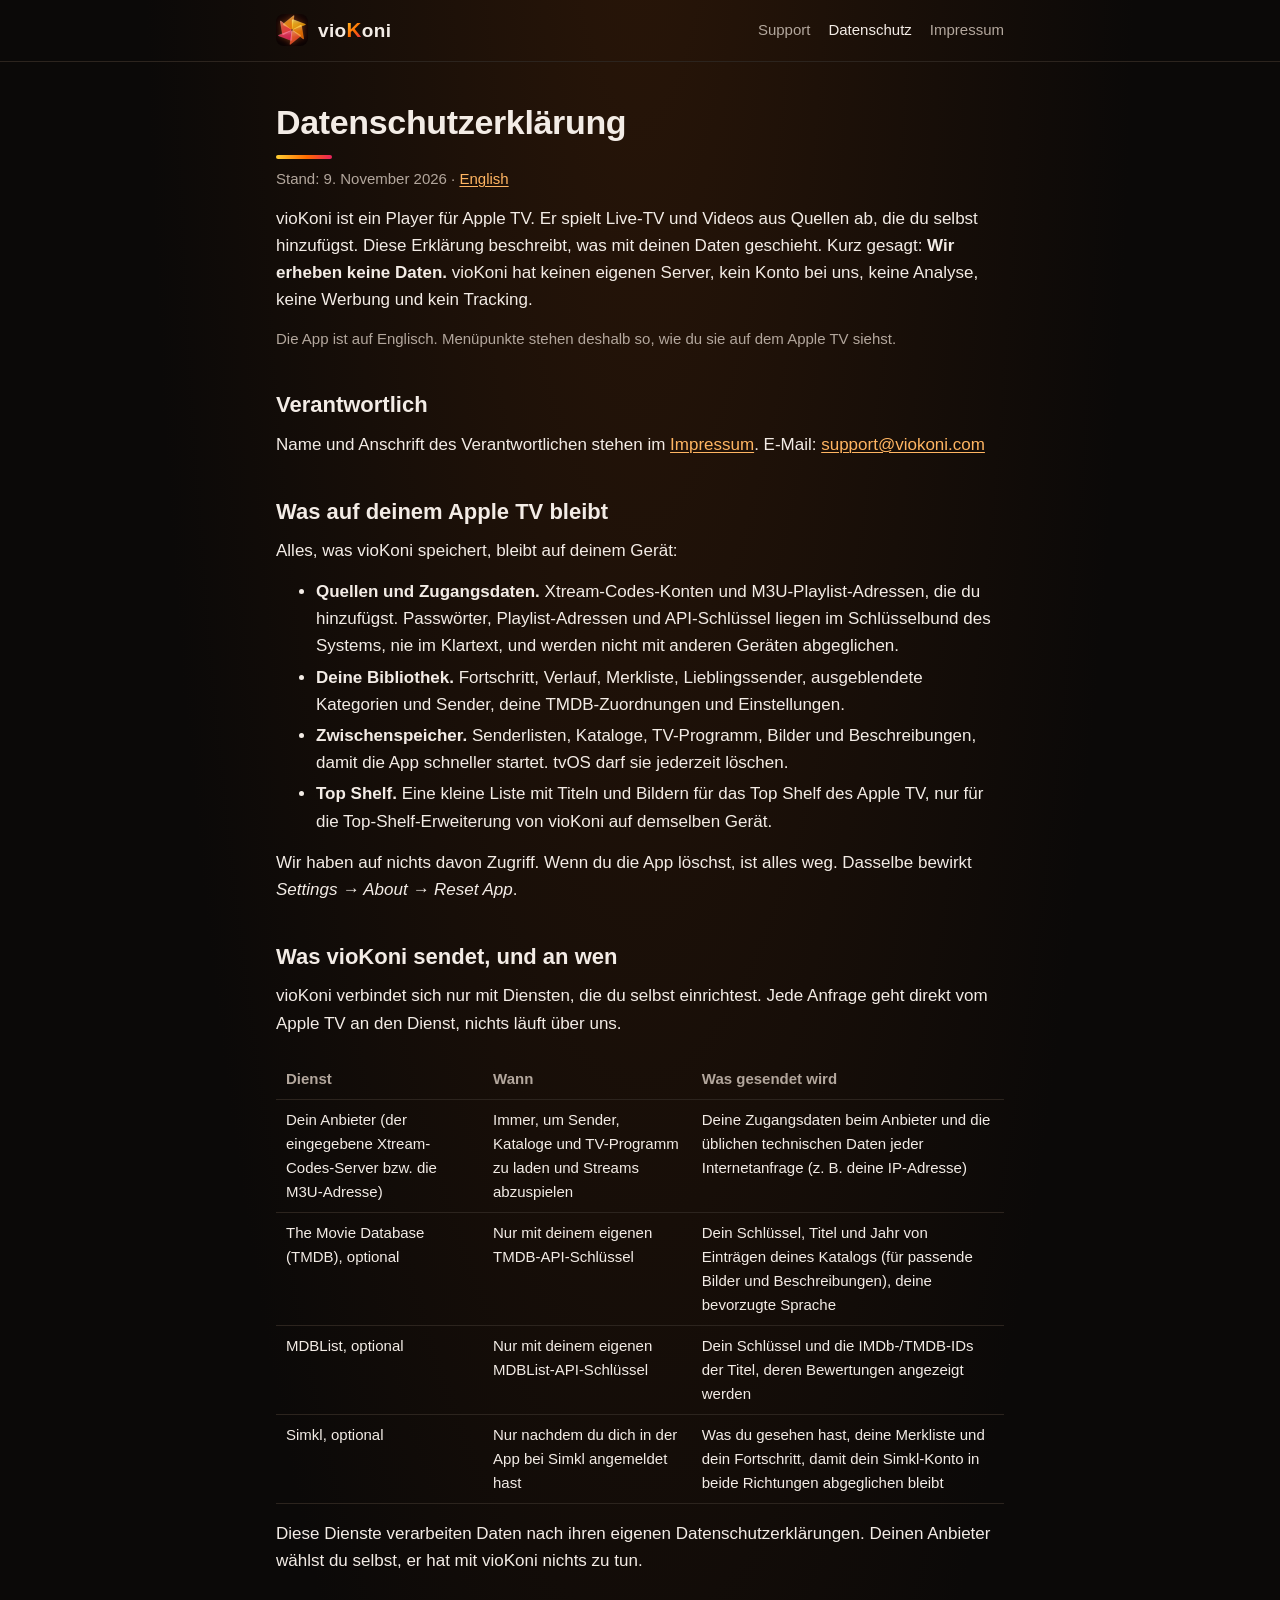
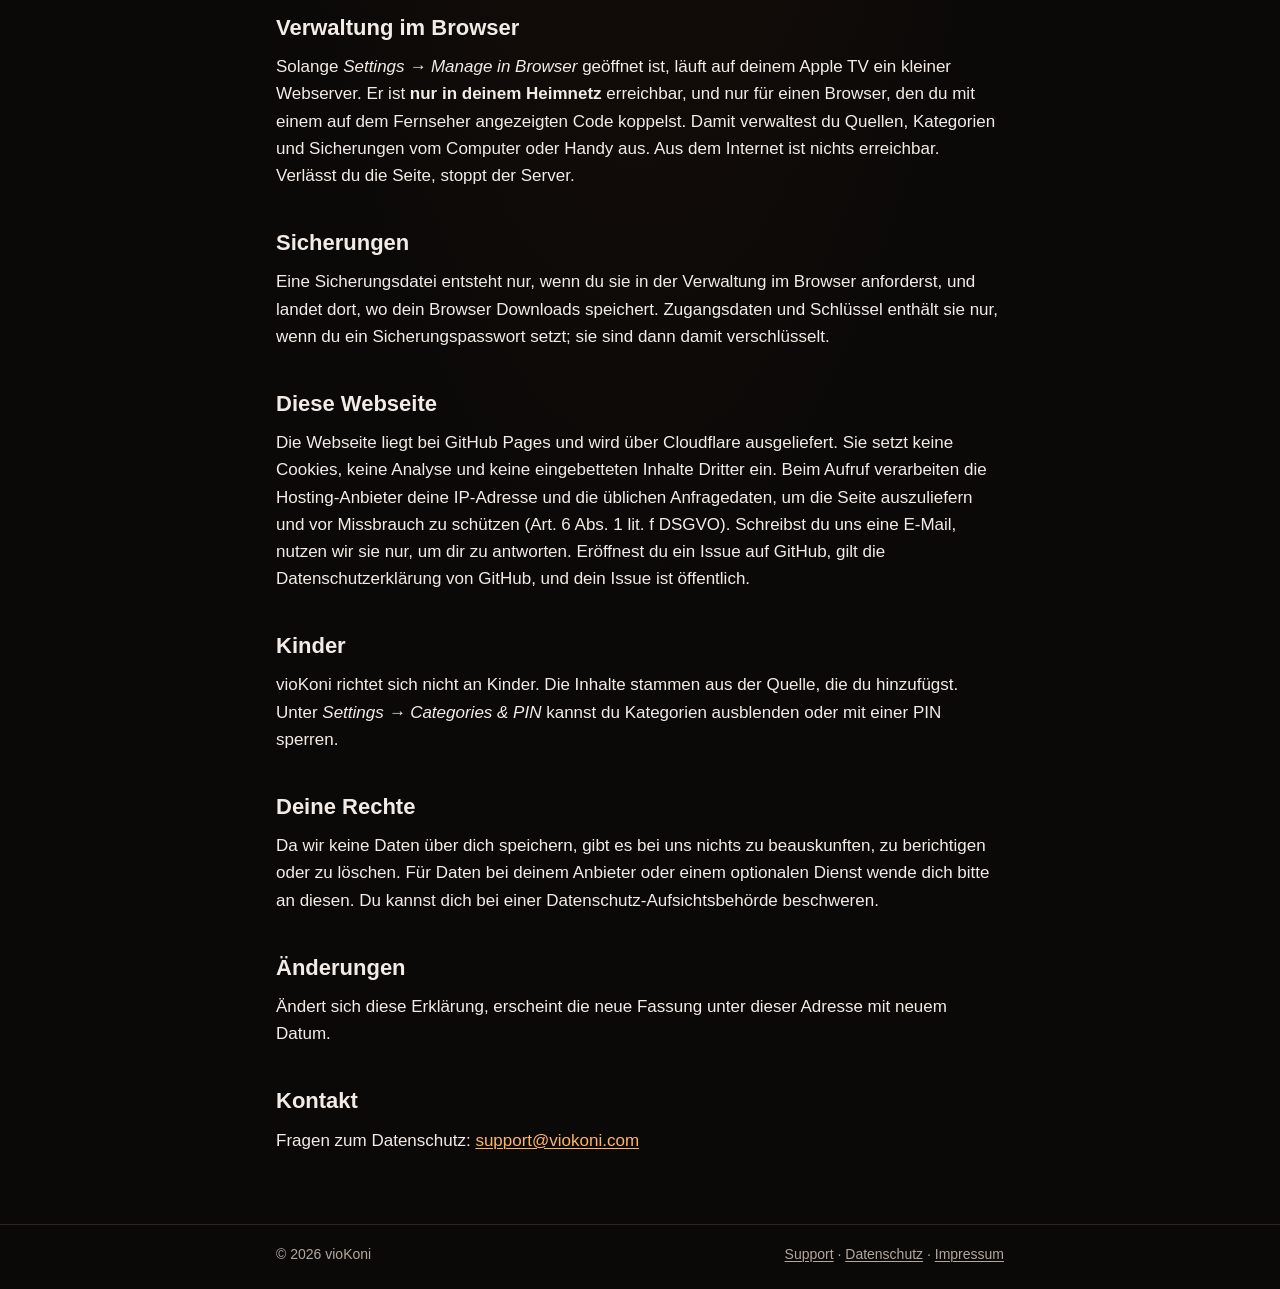
==== datenschutz/index.html @ 30dc4245 "Website, privacy policy, support and Impressum Co-Authored-By: Claude Opus 5.5 <noreply@anthropic.co" ====
<!doctype html>
<html lang="de">
<head>
<meta charset="utf-8">
<meta name="viewport" content="width=device-width, initial-scale=1">
<meta name="tdm-reservation" content="1">
<title>vioKoni Datenschutzerklärung</title>
<meta name="description" content="Datenschutzerklärung von vioKoni für Apple TV. vioKoni erhebt keine Daten.">
<link rel="alternate" hreflang="en" href="../privacy/">
<link rel="icon" type="image/png" href="../assets/favicon.png">
<link rel="apple-touch-icon" href="../assets/apple-touch-icon.png">
<link rel="stylesheet" href="../assets/site.css">
</head>
<body>
<header class="site"><div class="wrap">
  <a class="brand" href="../"><img src="../assets/favicon.png" alt=""><span class="wordmark">vio<span class="k">K</span>oni</span></a>
  <nav class="site"><a href="../support/">Support</a><a href="./" aria-current="page">Datenschutz</a><a href="../impressum/">Impressum</a></nav>
</div></header>

<main><div class="wrap">
  <h1 class="page-title">Datenschutzerklärung</h1>
  <p class="meta">Stand: 9. November 2026 · <a href="../privacy/" hreflang="en" lang="en">English</a></p>

  <p>vioKoni ist ein Player für Apple TV. Er spielt Live-TV und Videos aus Quellen ab, die du selbst hinzufügst. Diese Erklärung beschreibt, was mit deinen Daten geschieht. Kurz gesagt: <strong>Wir erheben keine Daten.</strong> vioKoni hat keinen eigenen Server, kein Konto bei uns, keine Analyse, keine Werbung und kein Tracking.</p>

  <p class="meta">Die App ist auf Englisch. Menüpunkte stehen deshalb so, wie du sie auf dem Apple TV siehst.</p>

  <h2>Verantwortlich</h2>
  <p>Name und Anschrift des Verantwortlichen stehen im <a href="../impressum/">Impressum</a>. E-Mail: <a href="mailto:support@viokoni.com">support@viokoni.com</a></p>

  <h2>Was auf deinem Apple TV bleibt</h2>
  <p>Alles, was vioKoni speichert, bleibt auf deinem Gerät:</p>
  <ul>
    <li><strong>Quellen und Zugangsdaten.</strong> Xtream-Codes-Konten und M3U-Playlist-Adressen, die du hinzufügst. Passwörter, Playlist-Adressen und API-Schlüssel liegen im Schlüsselbund des Systems, nie im Klartext, und werden nicht mit anderen Geräten abgeglichen.</li>
    <li><strong>Deine Bibliothek.</strong> Fortschritt, Verlauf, Merkliste, Lieblingssender, ausgeblendete Kategorien und Sender, deine TMDB-Zuordnungen und Einstellungen.</li>
    <li><strong>Zwischenspeicher.</strong> Senderlisten, Kataloge, TV-Programm, Bilder und Beschreibungen, damit die App schneller startet. tvOS darf sie jederzeit löschen.</li>
    <li><strong>Top Shelf.</strong> Eine kleine Liste mit Titeln und Bildern für das Top Shelf des Apple TV, nur für die Top-Shelf-Erweiterung von vioKoni auf demselben Gerät.</li>
  </ul>
  <p>Wir haben auf nichts davon Zugriff. Wenn du die App löschst, ist alles weg. Dasselbe bewirkt <em>Settings → About → Reset App</em>.</p>

  <h2>Was vioKoni sendet, und an wen</h2>
  <p>vioKoni verbindet sich nur mit Diensten, die du selbst einrichtest. Jede Anfrage geht direkt vom Apple TV an den Dienst, nichts läuft über uns.</p>
  <div class="table-scroll"><table>
    <tr><th>Dienst</th><th>Wann</th><th>Was gesendet wird</th></tr>
    <tr><td>Dein Anbieter (der eingegebene Xtream-Codes-Server bzw. die M3U-Adresse)</td><td>Immer, um Sender, Kataloge und TV-Programm zu laden und Streams abzuspielen</td><td>Deine Zugangsdaten beim Anbieter und die üblichen technischen Daten jeder Internetanfrage (z. B. deine IP-Adresse)</td></tr>
    <tr><td>The Movie Database (TMDB), optional</td><td>Nur mit deinem eigenen TMDB-API-Schlüssel</td><td>Dein Schlüssel, Titel und Jahr von Einträgen deines Katalogs (für passende Bilder und Beschreibungen), deine bevorzugte Sprache</td></tr>
    <tr><td>MDBList, optional</td><td>Nur mit deinem eigenen MDBList-API-Schlüssel</td><td>Dein Schlüssel und die IMDb-/TMDB-IDs der Titel, deren Bewertungen angezeigt werden</td></tr>
    <tr><td>Simkl, optional</td><td>Nur nachdem du dich in der App bei Simkl angemeldet hast</td><td>Was du gesehen hast, deine Merkliste und dein Fortschritt, damit dein Simkl-Konto in beide Richtungen abgeglichen bleibt</td></tr>
  </table></div>
  <p>Diese Dienste verarbeiten Daten nach ihren eigenen Datenschutzerklärungen. Deinen Anbieter wählst du selbst, er hat mit vioKoni nichts zu tun.</p>

  <h2>Verwaltung im Browser</h2>
  <p>Solange <em>Settings → Manage in Browser</em> geöffnet ist, läuft auf deinem Apple TV ein kleiner Webserver. Er ist <strong>nur in deinem Heimnetz</strong> erreichbar, und nur für einen Browser, den du mit einem auf dem Fernseher angezeigten Code koppelst. Damit verwaltest du Quellen, Kategorien und Sicherungen vom Computer oder Handy aus. Aus dem Internet ist nichts erreichbar. Verlässt du die Seite, stoppt der Server.</p>

  <h2>Sicherungen</h2>
  <p>Eine Sicherungsdatei entsteht nur, wenn du sie in der Verwaltung im Browser anforderst, und landet dort, wo dein Browser Downloads speichert. Zugangsdaten und Schlüssel enthält sie nur, wenn du ein Sicherungspasswort setzt; sie sind dann damit verschlüsselt.</p>

  <h2>Diese Webseite</h2>
  <p>Die Webseite liegt bei GitHub Pages und wird über Cloudflare ausgeliefert. Sie setzt keine Cookies, keine Analyse und keine eingebetteten Inhalte Dritter ein. Beim Aufruf verarbeiten die Hosting-Anbieter deine IP-Adresse und die üblichen Anfragedaten, um die Seite auszuliefern und vor Missbrauch zu schützen (Art. 6 Abs. 1 lit. f DSGVO). Schreibst du uns eine E-Mail, nutzen wir sie nur, um dir zu antworten. Eröffnest du ein Issue auf GitHub, gilt die Datenschutzerklärung von GitHub, und dein Issue ist öffentlich.</p>

  <h2>Kinder</h2>
  <p>vioKoni richtet sich nicht an Kinder. Die Inhalte stammen aus der Quelle, die du hinzufügst. Unter <em>Settings → Categories &amp; PIN</em> kannst du Kategorien ausblenden oder mit einer PIN sperren.</p>

  <h2>Deine Rechte</h2>
  <p>Da wir keine Daten über dich speichern, gibt es bei uns nichts zu beauskunften, zu berichtigen oder zu löschen. Für Daten bei deinem Anbieter oder einem optionalen Dienst wende dich bitte an diesen. Du kannst dich bei einer Datenschutz-Aufsichtsbehörde beschweren.</p>

  <h2>Änderungen</h2>
  <p>Ändert sich diese Erklärung, erscheint die neue Fassung unter dieser Adresse mit neuem Datum.</p>

  <h2>Kontakt</h2>
  <p>Fragen zum Datenschutz: <a href="mailto:support@viokoni.com">support@viokoni.com</a></p>
</div></main>

<footer class="site"><div class="wrap">
  <span>© 2026 vioKoni</span>
  <span><a href="../support/">Support</a> · <a href="./">Datenschutz</a> · <a href="../impressum/">Impressum</a></span>
</div></footer>
</body>
</html>
---- assets/site.css ----
:root {
  --bg: #0b0908;
  --bg-raised: #17120f;
  --text: #f3ece6;
  --muted: #b3a79d;
  --line: #2c241e;
  --accent: #f29a2e;
  --accent-2: #e2405f;
  --link: #ffb562;
  color-scheme: dark;
}

* { box-sizing: border-box; }

html { -webkit-text-size-adjust: 100%; }

body {
  margin: 0;
  background: radial-gradient(ellipse at 50% -10%, #2a1608 0%, var(--bg) 55%) no-repeat, var(--bg);
  color: var(--text);
  font: 17px/1.6 -apple-system, BlinkMacSystemFont, "SF Pro Text", "Segoe UI", Roboto, Helvetica, Arial, sans-serif;
  min-height: 100vh;
  display: flex;
  flex-direction: column;
}

a { color: var(--link); text-decoration-thickness: 1px; text-underline-offset: 2px; }
a:hover { color: #ffd19a; }

.wrap { width: 100%; max-width: 760px; margin: 0 auto; padding: 0 16px; }

header.site {
  border-bottom: 1px solid var(--line);
}
header.site .wrap {
  display: flex; align-items: center; justify-content: space-between;
  gap: 16px; padding-top: 14px; padding-bottom: 14px; flex-wrap: wrap;
}
.brand { display: flex; align-items: center; gap: 10px; color: var(--text); text-decoration: none; font-weight: 650; font-size: 19px; }
.brand img { width: 32px; height: 32px; border-radius: 8px; }
nav.site { display: flex; gap: 18px; flex-wrap: wrap; font-size: 15px; }
nav.site a { color: var(--muted); text-decoration: none; }
nav.site a:hover, nav.site a[aria-current="page"] { color: var(--text); }

main { flex: 1; padding: 40px 0 56px; }

h1 { font-size: 34px; line-height: 1.2; margin: 0 0 8px; letter-spacing: -0.01em; }
h2 { font-size: 22px; margin: 36px 0 8px; }
h3 { font-size: 18px; margin: 24px 0 6px; }
p, ul, ol { margin: 0 0 14px; }
li { margin-bottom: 4px; }
.lead { color: var(--muted); font-size: 19px; }
.meta { color: var(--muted); font-size: 15px; }

.hero { text-align: center; padding: 24px 0 8px; }
.hero img { width: 168px; height: 168px; border-radius: 22%; box-shadow: 0 10px 40px rgba(242,154,46,.18); }
.hero h1 { font-size: 44px; margin-top: 8px; }
.hero .lead { max-width: 560px; margin: 0 auto 24px; }

.badge {
  display: inline-block; padding: 10px 20px; border-radius: 999px;
  background: linear-gradient(135deg, var(--accent), var(--accent-2));
  color: #1a0d05; font-weight: 650; text-decoration: none;
}
.badge.disabled { opacity: .55; pointer-events: none; }

.card {
  background: var(--bg-raised); border: 1px solid var(--line);
  border-radius: 14px; padding: 18px 20px; margin: 16px 0;
}
.card h2, .card h3 { margin-top: 0; }

.notice { border-left: 3px solid var(--accent); }

.grid { display: grid; grid-template-columns: repeat(auto-fit, minmax(220px, 1fr)); gap: 14px; margin-top: 24px; }
.grid .card { margin: 0; }

table { width: 100%; border-collapse: collapse; margin: 8px 0 16px; font-size: 15px; }
th, td { text-align: left; vertical-align: top; padding: 8px 10px; border-bottom: 1px solid var(--line); }
th { color: var(--muted); font-weight: 600; }
.table-scroll { overflow-x: auto; }

hr { border: 0; border-top: 1px solid var(--line); margin: 40px 0; }

footer.site { border-top: 1px solid var(--line); color: var(--muted); font-size: 14px; }
footer.site .wrap { display: flex; gap: 18px; flex-wrap: wrap; justify-content: space-between; padding-top: 18px; padding-bottom: 24px; }
footer.site a { color: var(--muted); }

@media (max-width: 560px) {
  h1 { font-size: 28px; }
  .hero h1 { font-size: 36px; }
  .hero img { width: 128px; height: 128px; }
}

/* Wordmark as in the app (SplashWordmark): rounded, "vio" and "oni" white,
   the "K" a little heavier and larger in the bloom's gradient. */
.wordmark { font-family: ui-rounded, "SF Pro Rounded", -apple-system, BlinkMacSystemFont, "Nunito", "Segoe UI", sans-serif; font-weight: 600; letter-spacing: .02em; color: var(--text); }
.wordmark .k {
  font-weight: 800; font-size: 1.08em;
  background: linear-gradient(135deg, #ffcf33 0%, #ff6b00 55%, #e8215e 100%);
  -webkit-background-clip: text; background-clip: text; color: transparent;
}

/* Feature tiles: one petal colour each, from the icon's sweep. */
.features { grid-template-columns: repeat(auto-fit, minmax(260px, 1fr)); gap: 16px; margin-top: 40px; }
.feature {
  position: relative; padding: 22px 22px 18px; border-radius: 16px;
  background: linear-gradient(160deg, color-mix(in srgb, var(--c) 16%, var(--bg-raised)) 0%, var(--bg-raised) 70%);
  border: 1px solid color-mix(in srgb, var(--c) 28%, var(--line));
}
.feature::before {
  content: ""; display: block; width: 28px; height: 4px; border-radius: 2px;
  background: var(--c); margin-bottom: 14px; box-shadow: 0 0 14px var(--c);
}
.feature h3 { margin: 0 0 6px; font-size: 19px; }
.feature p { margin: 0; color: var(--muted); font-size: 16px; }
.hero .lead .grad, .grad {
  background: linear-gradient(135deg, #ffcf33 0%, #ff6b00 55%, #e8215e 100%);
  -webkit-background-clip: text; background-clip: text; color: transparent;
}
.badge { box-shadow: 0 6px 24px rgba(255,107,0,.25); }
.notice { border-left: 3px solid #ff6b00; }
body.home .wrap { max-width: 1000px; }

/* Text pages stay calm: the logo's colours only as a short gradient bar
   under the title, the wordmark and the links. */
.page-title::after {
  content: ""; display: block; width: 56px; height: 4px; border-radius: 2px; margin-top: 12px;
  background: linear-gradient(90deg, #ffcf33, #ff6b00 55%, #e8215e);
}
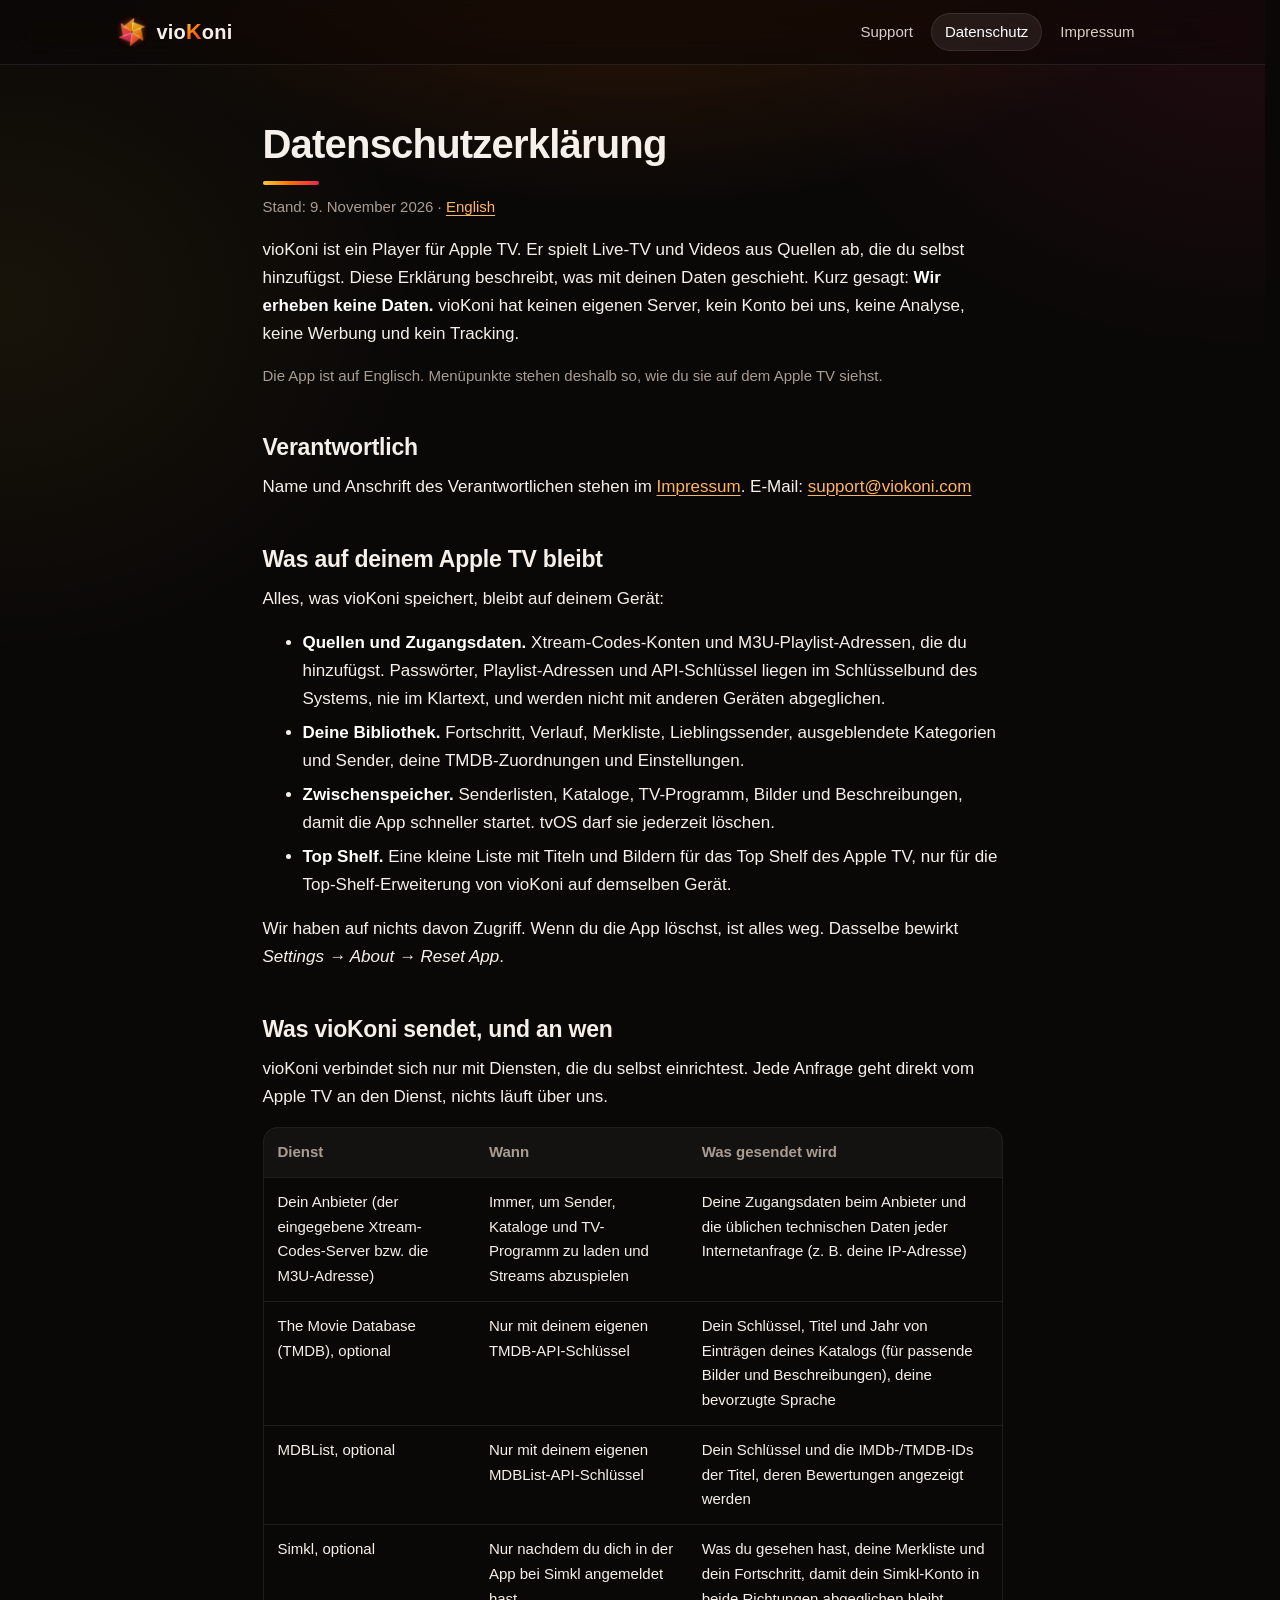
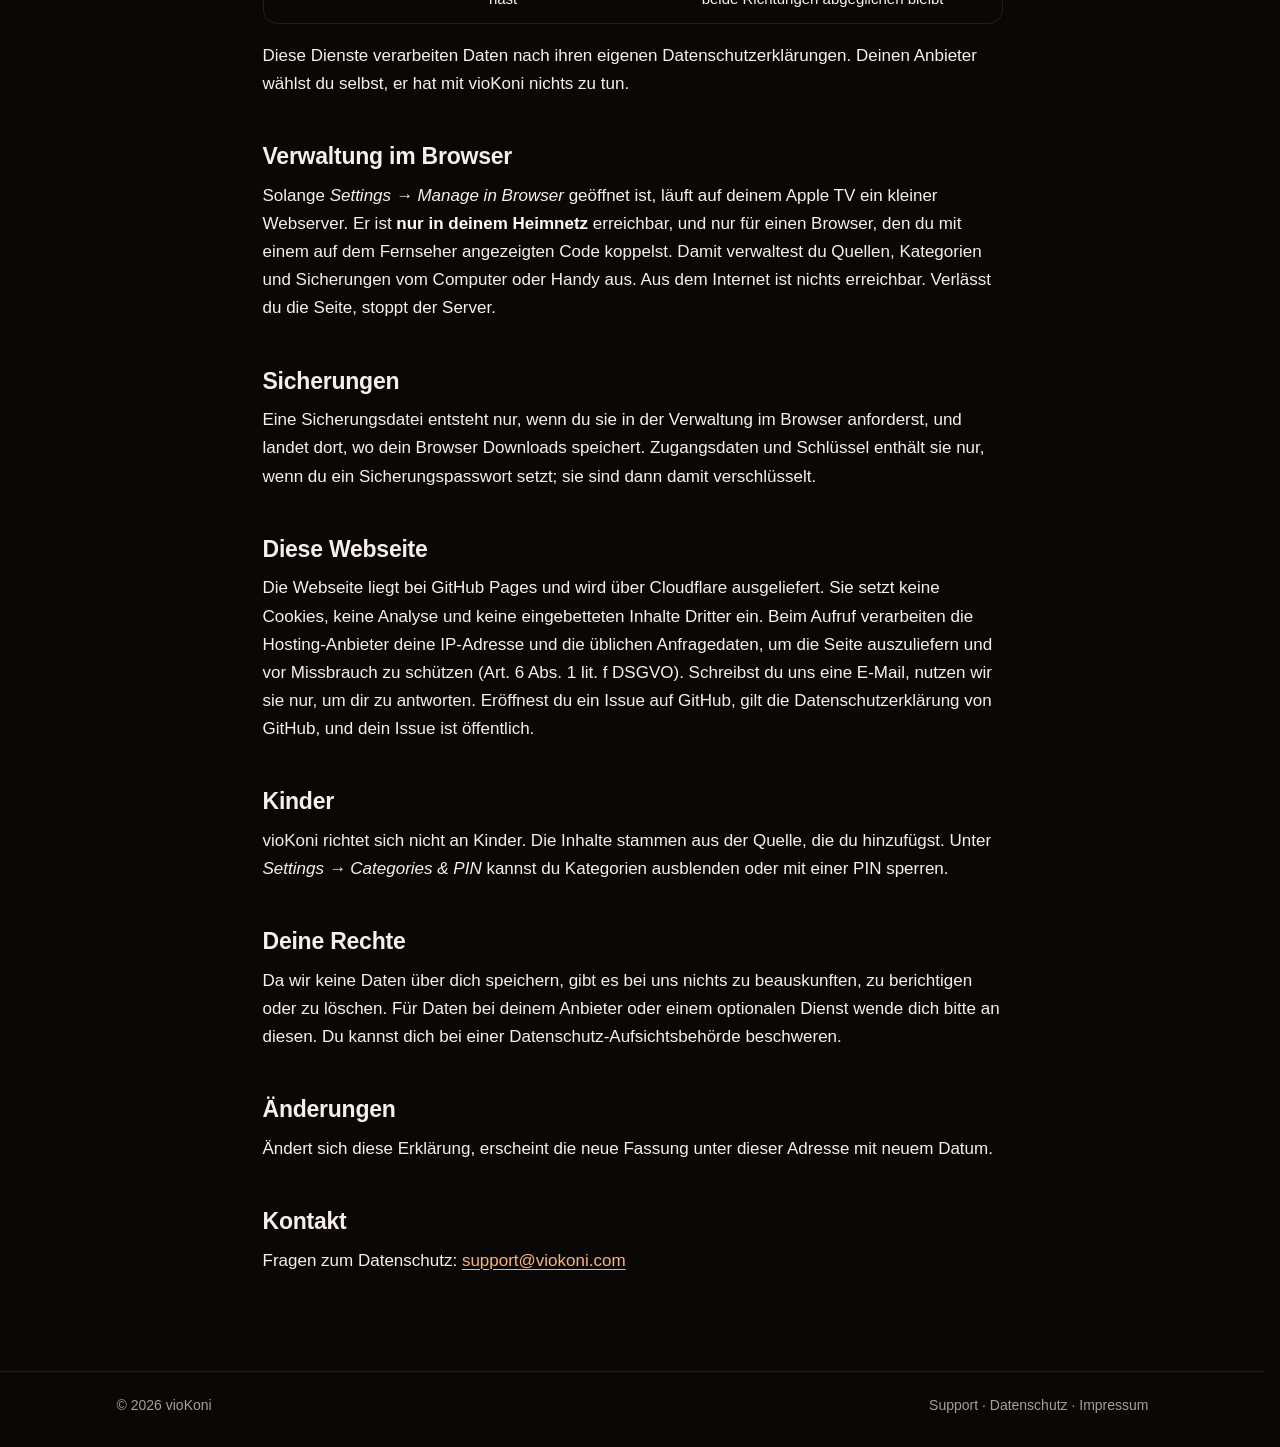
==== commit a9bdd4bc: "One frame width on every page, sticky glass header, calmer nav, refreshed tiles Co-Authored-By: Clau" ====
--- a/datenschutz/index.html
+++ b/datenschutz/index.html
@@ -17,7 +17,7 @@
   <nav class="site"><a href="../support/">Support</a><a href="./" aria-current="page">Datenschutz</a><a href="../impressum/">Impressum</a></nav>
 </div></header>
 
-<main><div class="wrap">
+<main class="prose"><div class="wrap">
   <h1 class="page-title">Datenschutzerklärung</h1>
   <p class="meta">Stand: 9. November 2026 · <a href="../privacy/" hreflang="en" lang="en">English</a></p>
 
--- a/assets/site.css
+++ b/assets/site.css
@@ -1,130 +1,206 @@
+/* vioKoni website. System fonts only (no third-party requests, see privacy).
+   One frame width for header and footer on every page, so nothing jumps
+   between pages; text pages narrow only their reading column. */
+
 :root {
-  --bg: #0b0908;
-  --bg-raised: #17120f;
-  --text: #f3ece6;
-  --muted: #b3a79d;
-  --line: #2c241e;
-  --accent: #f29a2e;
-  --accent-2: #e2405f;
+  --bg: #0a0807;
+  --surface: rgba(255, 255, 255, 0.04);
+  --surface-strong: rgba(255, 255, 255, 0.07);
+  --stroke: rgba(255, 255, 255, 0.09);
+  --text: #f6f0ea;
+  --muted: #a99d93;
+  --nav: #d9cfc6;
   --link: #ffb562;
+  --link-hover: #ffd29e;
+  --yellow: #ffcf33;
+  --orange: #ff6b00;
+  --pink: #e8215e;
+  --brand: linear-gradient(120deg, var(--yellow) 0%, var(--orange) 50%, var(--pink) 100%);
+  --frame: 1080px;
+  --prose: 740px;
+  --radius: 18px;
   color-scheme: dark;
 }
 
 * { box-sizing: border-box; }
 
-html { -webkit-text-size-adjust: 100%; }
+html { -webkit-text-size-adjust: 100%; scrollbar-gutter: stable; scroll-padding-top: 88px; }
 
 body {
   margin: 0;
-  background: radial-gradient(ellipse at 50% -10%, #2a1608 0%, var(--bg) 55%) no-repeat, var(--bg);
-  color: var(--text);
-  font: 17px/1.6 -apple-system, BlinkMacSystemFont, "SF Pro Text", "Segoe UI", Roboto, Helvetica, Arial, sans-serif;
   min-height: 100vh;
   display: flex;
   flex-direction: column;
-}
-
-a { color: var(--link); text-decoration-thickness: 1px; text-underline-offset: 2px; }
-a:hover { color: #ffd19a; }
-
-.wrap { width: 100%; max-width: 760px; margin: 0 auto; padding: 0 16px; }
+  background-color: var(--bg);
+  background-image:
+    radial-gradient(900px 520px at 50% -160px, rgba(255, 107, 0, 0.22), transparent 70%),
+    radial-gradient(700px 500px at 100% 0%, rgba(232, 33, 94, 0.10), transparent 70%),
+    radial-gradient(600px 500px at 0% 10%, rgba(255, 207, 51, 0.06), transparent 70%);
+  background-repeat: no-repeat;
+  color: var(--text);
+  font: 17px/1.65 -apple-system, BlinkMacSystemFont, "SF Pro Text", "Segoe UI", Roboto, Helvetica, Arial, sans-serif;
+  -webkit-font-smoothing: antialiased;
+}
+
+a { color: var(--link); text-decoration-thickness: 1px; text-underline-offset: 3px; transition: color .15s; }
+a:hover { color: var(--link-hover); }
+
+.wrap { width: 100%; max-width: var(--frame); margin: 0 auto; padding: 0 24px; }
+
+/* ---------- Header: sticky glass bar, identical on every page ---------- */
 
 header.site {
-  border-bottom: 1px solid var(--line);
+  position: sticky; top: 0; z-index: 10;
+  background: rgba(10, 8, 7, 0.62);
+  -webkit-backdrop-filter: saturate(160%) blur(18px);
+  backdrop-filter: saturate(160%) blur(18px);
+  border-bottom: 1px solid var(--stroke);
 }
 header.site .wrap {
-  display: flex; align-items: center; justify-content: space-between;
-  gap: 16px; padding-top: 14px; padding-bottom: 14px; flex-wrap: wrap;
-}
-.brand { display: flex; align-items: center; gap: 10px; color: var(--text); text-decoration: none; font-weight: 650; font-size: 19px; }
-.brand img { width: 32px; height: 32px; border-radius: 8px; }
-nav.site { display: flex; gap: 18px; flex-wrap: wrap; font-size: 15px; }
-nav.site a { color: var(--muted); text-decoration: none; }
-nav.site a:hover, nav.site a[aria-current="page"] { color: var(--text); }
-
-main { flex: 1; padding: 40px 0 56px; }
-
-h1 { font-size: 34px; line-height: 1.2; margin: 0 0 8px; letter-spacing: -0.01em; }
-h2 { font-size: 22px; margin: 36px 0 8px; }
-h3 { font-size: 18px; margin: 24px 0 6px; }
-p, ul, ol { margin: 0 0 14px; }
-li { margin-bottom: 4px; }
-.lead { color: var(--muted); font-size: 19px; }
-.meta { color: var(--muted); font-size: 15px; }
-
-.hero { text-align: center; padding: 24px 0 8px; }
-.hero img { width: 168px; height: 168px; border-radius: 22%; box-shadow: 0 10px 40px rgba(242,154,46,.18); }
-.hero h1 { font-size: 44px; margin-top: 8px; }
-.hero .lead { max-width: 560px; margin: 0 auto 24px; }
-
-.badge {
-  display: inline-block; padding: 10px 20px; border-radius: 999px;
-  background: linear-gradient(135deg, var(--accent), var(--accent-2));
-  color: #1a0d05; font-weight: 650; text-decoration: none;
-}
-.badge.disabled { opacity: .55; pointer-events: none; }
-
-.card {
-  background: var(--bg-raised); border: 1px solid var(--line);
-  border-radius: 14px; padding: 18px 20px; margin: 16px 0;
-}
-.card h2, .card h3 { margin-top: 0; }
-
-.notice { border-left: 3px solid var(--accent); }
-
-.grid { display: grid; grid-template-columns: repeat(auto-fit, minmax(220px, 1fr)); gap: 14px; margin-top: 24px; }
-.grid .card { margin: 0; }
-
-table { width: 100%; border-collapse: collapse; margin: 8px 0 16px; font-size: 15px; }
-th, td { text-align: left; vertical-align: top; padding: 8px 10px; border-bottom: 1px solid var(--line); }
-th { color: var(--muted); font-weight: 600; }
-.table-scroll { overflow-x: auto; }
-
-hr { border: 0; border-top: 1px solid var(--line); margin: 40px 0; }
-
-footer.site { border-top: 1px solid var(--line); color: var(--muted); font-size: 14px; }
-footer.site .wrap { display: flex; gap: 18px; flex-wrap: wrap; justify-content: space-between; padding-top: 18px; padding-bottom: 24px; }
-footer.site a { color: var(--muted); }
-
-@media (max-width: 560px) {
-  h1 { font-size: 28px; }
-  .hero h1 { font-size: 36px; }
-  .hero img { width: 128px; height: 128px; }
-}
-
-/* Wordmark as in the app (SplashWordmark): rounded, "vio" and "oni" white,
-   the "K" a little heavier and larger in the bloom's gradient. */
-.wordmark { font-family: ui-rounded, "SF Pro Rounded", -apple-system, BlinkMacSystemFont, "Nunito", "Segoe UI", sans-serif; font-weight: 600; letter-spacing: .02em; color: var(--text); }
+  height: 64px;
+  display: flex; align-items: center; justify-content: space-between; gap: 16px;
+}
+.brand { display: flex; align-items: center; gap: 10px; text-decoration: none; flex: none; }
+.brand img { width: 30px; height: 30px; border-radius: 8px; display: block; }
+.brand .wordmark { font-size: 20px; line-height: 1; }
+
+nav.site { display: flex; gap: 4px; font-size: 15px; font-weight: 500; }
+nav.site a,
+nav.site a:visited {
+  color: var(--nav); text-decoration: none;
+  padding: 7px 14px; border-radius: 999px;
+  transition: background-color .15s, color .15s;
+}
+nav.site a:hover { color: #fff; background: var(--surface-strong); }
+nav.site a[aria-current="page"] { color: #fff; background: var(--surface-strong); box-shadow: inset 0 0 0 1px var(--stroke); }
+
+/* ---------- Wordmark, as in the app (SplashWordmark) ---------- */
+
+.wordmark {
+  font-family: ui-rounded, "SF Pro Rounded", -apple-system, BlinkMacSystemFont, "Nunito", "Segoe UI", sans-serif;
+  font-weight: 600; letter-spacing: .01em; color: var(--text);
+}
 .wordmark .k {
   font-weight: 800; font-size: 1.08em;
-  background: linear-gradient(135deg, #ffcf33 0%, #ff6b00 55%, #e8215e 100%);
+  background: linear-gradient(135deg, var(--yellow) 0%, var(--orange) 55%, var(--pink) 100%);
   -webkit-background-clip: text; background-clip: text; color: transparent;
 }
 
-/* Feature tiles: one petal colour each, from the icon's sweep. */
-.features { grid-template-columns: repeat(auto-fit, minmax(260px, 1fr)); gap: 16px; margin-top: 40px; }
+/* ---------- Main ---------- */
+
+main { flex: 1; padding: 56px 0 80px; }
+main.prose .wrap { max-width: calc(var(--prose) + 48px); }
+
+h1 { font-size: 40px; line-height: 1.15; margin: 0 0 10px; letter-spacing: -0.02em; font-weight: 700; }
+h2 { font-size: 23px; line-height: 1.3; margin: 44px 0 10px; letter-spacing: -0.01em; }
+h3 { font-size: 18px; margin: 28px 0 6px; }
+p, ul, ol { margin: 0 0 16px; }
+li { margin-bottom: 6px; }
+strong { color: #fff; }
+.lead { color: var(--muted); font-size: 20px; line-height: 1.5; }
+.meta { color: var(--muted); font-size: 15px; }
+
+.page-title::after {
+  content: ""; display: block; width: 56px; height: 4px; border-radius: 2px; margin-top: 14px;
+  background: var(--brand);
+}
+
+/* ---------- Home ---------- */
+
+.hero { text-align: center; padding: 32px 0 12px; }
+.hero img {
+  width: 176px; height: 176px; border-radius: 22%; display: block; margin: 0 auto;
+  box-shadow: 0 0 0 1px var(--stroke), 0 24px 80px rgba(255, 107, 0, 0.28);
+}
+.hero h1 { font-size: clamp(48px, 9vw, 76px); margin: 28px 0 10px; letter-spacing: -0.01em; }
+.hero .lead { max-width: 560px; margin: 0 auto 32px; }
+
+.badge {
+  display: inline-flex; align-items: center; gap: 8px;
+  padding: 12px 24px; border-radius: 999px;
+  background: var(--brand); color: #1a0b03; font-weight: 650; text-decoration: none;
+  box-shadow: 0 10px 34px rgba(255, 107, 0, 0.32);
+}
+.badge.disabled { opacity: .9; pointer-events: none; }
+
+.features {
+  display: grid; gap: 16px; margin: 72px 0 0;
+  grid-template-columns: repeat(3, 1fr);
+}
 .feature {
-  position: relative; padding: 22px 22px 18px; border-radius: 16px;
-  background: linear-gradient(160deg, color-mix(in srgb, var(--c) 16%, var(--bg-raised)) 0%, var(--bg-raised) 70%);
-  border: 1px solid color-mix(in srgb, var(--c) 28%, var(--line));
+  position: relative; padding: 24px 24px 22px; border-radius: var(--radius);
+  background:
+    radial-gradient(120% 90% at 0% 0%, color-mix(in srgb, var(--c) 18%, transparent), transparent 60%),
+    var(--surface);
+  border: 1px solid var(--stroke);
+  transition: transform .2s ease, border-color .2s ease, box-shadow .2s ease;
 }
 .feature::before {
-  content: ""; display: block; width: 28px; height: 4px; border-radius: 2px;
-  background: var(--c); margin-bottom: 14px; box-shadow: 0 0 14px var(--c);
-}
-.feature h3 { margin: 0 0 6px; font-size: 19px; }
-.feature p { margin: 0; color: var(--muted); font-size: 16px; }
-.hero .lead .grad, .grad {
-  background: linear-gradient(135deg, #ffcf33 0%, #ff6b00 55%, #e8215e 100%);
-  -webkit-background-clip: text; background-clip: text; color: transparent;
-}
-.badge { box-shadow: 0 6px 24px rgba(255,107,0,.25); }
-.notice { border-left: 3px solid #ff6b00; }
-body.home .wrap { max-width: 1000px; }
-
-/* Text pages stay calm: the logo's colours only as a short gradient bar
-   under the title, the wordmark and the links. */
-.page-title::after {
-  content: ""; display: block; width: 56px; height: 4px; border-radius: 2px; margin-top: 12px;
-  background: linear-gradient(90deg, #ffcf33, #ff6b00 55%, #e8215e);
-}
+  content: ""; display: block; width: 10px; height: 10px; border-radius: 50%;
+  background: var(--c); box-shadow: 0 0 16px 2px var(--c); margin-bottom: 18px;
+}
+.feature:hover {
+  transform: translateY(-3px);
+  border-color: color-mix(in srgb, var(--c) 45%, transparent);
+  box-shadow: 0 18px 50px -20px var(--c);
+}
+.feature h3 { margin: 0 0 6px; font-size: 19px; letter-spacing: -0.01em; }
+.feature p { margin: 0; color: var(--muted); font-size: 16px; line-height: 1.5; }
+
+/* ---------- Cards, notices, tables ---------- */
+
+.card {
+  background: var(--surface); border: 1px solid var(--stroke);
+  border-radius: var(--radius); padding: 22px 24px; margin: 18px 0;
+}
+.card h2, .card h3 { margin-top: 0; }
+.card > :last-child { margin-bottom: 0; }
+
+.notice { position: relative; overflow: hidden; }
+.notice::before { content: ""; position: absolute; inset: 0 auto 0 0; width: 4px; background: var(--brand); }
+main.home .notice { margin-top: 48px; }
+
+.grid { display: grid; grid-template-columns: repeat(auto-fit, minmax(240px, 1fr)); gap: 16px; margin-top: 28px; }
+.grid .card { margin: 0; }
+
+.table-scroll { overflow-x: auto; border: 1px solid var(--stroke); border-radius: 14px; margin: 12px 0 18px; }
+table { width: 100%; border-collapse: collapse; font-size: 15px; }
+th, td { text-align: left; vertical-align: top; padding: 12px 14px; border-bottom: 1px solid var(--stroke); }
+tr:last-child td { border-bottom: 0; }
+th { color: var(--muted); font-weight: 600; background: var(--surface); }
+
+hr { border: 0; border-top: 1px solid var(--stroke); margin: 48px 0; }
+
+/* ---------- Footer, same frame as the header ---------- */
+
+footer.site { border-top: 1px solid var(--stroke); color: var(--muted); font-size: 14px; }
+footer.site .wrap { display: flex; gap: 16px; flex-wrap: wrap; justify-content: space-between; align-items: center; padding-top: 22px; padding-bottom: 30px; }
+footer.site a, footer.site a:visited { color: var(--muted); text-decoration: none; }
+footer.site a:hover { color: var(--text); }
+
+/* ---------- Small screens ---------- */
+
+@media (max-width: 860px) {
+  .features { grid-template-columns: repeat(2, 1fr); }
+}
+@media (max-width: 600px) {
+  .wrap { padding: 0 16px; }
+  header.site .wrap { height: 58px; }
+  .brand .wordmark { font-size: 18px; }
+  .brand img { width: 26px; height: 26px; }
+  nav.site { font-size: 14px; gap: 0; }
+  nav.site a { padding: 6px 10px; }
+  main { padding: 36px 0 56px; }
+  main.prose .wrap { max-width: none; }
+  h1 { font-size: 32px; }
+  .hero img { width: 136px; height: 136px; }
+  .features { grid-template-columns: 1fr; margin-top: 52px; }
+}
+@media (max-width: 380px) {
+  .brand .wordmark { display: none; }
+}
+
+@media (prefers-reduced-motion: reduce) {
+  * { transition: none !important; }
+  .feature:hover { transform: none; }
+}
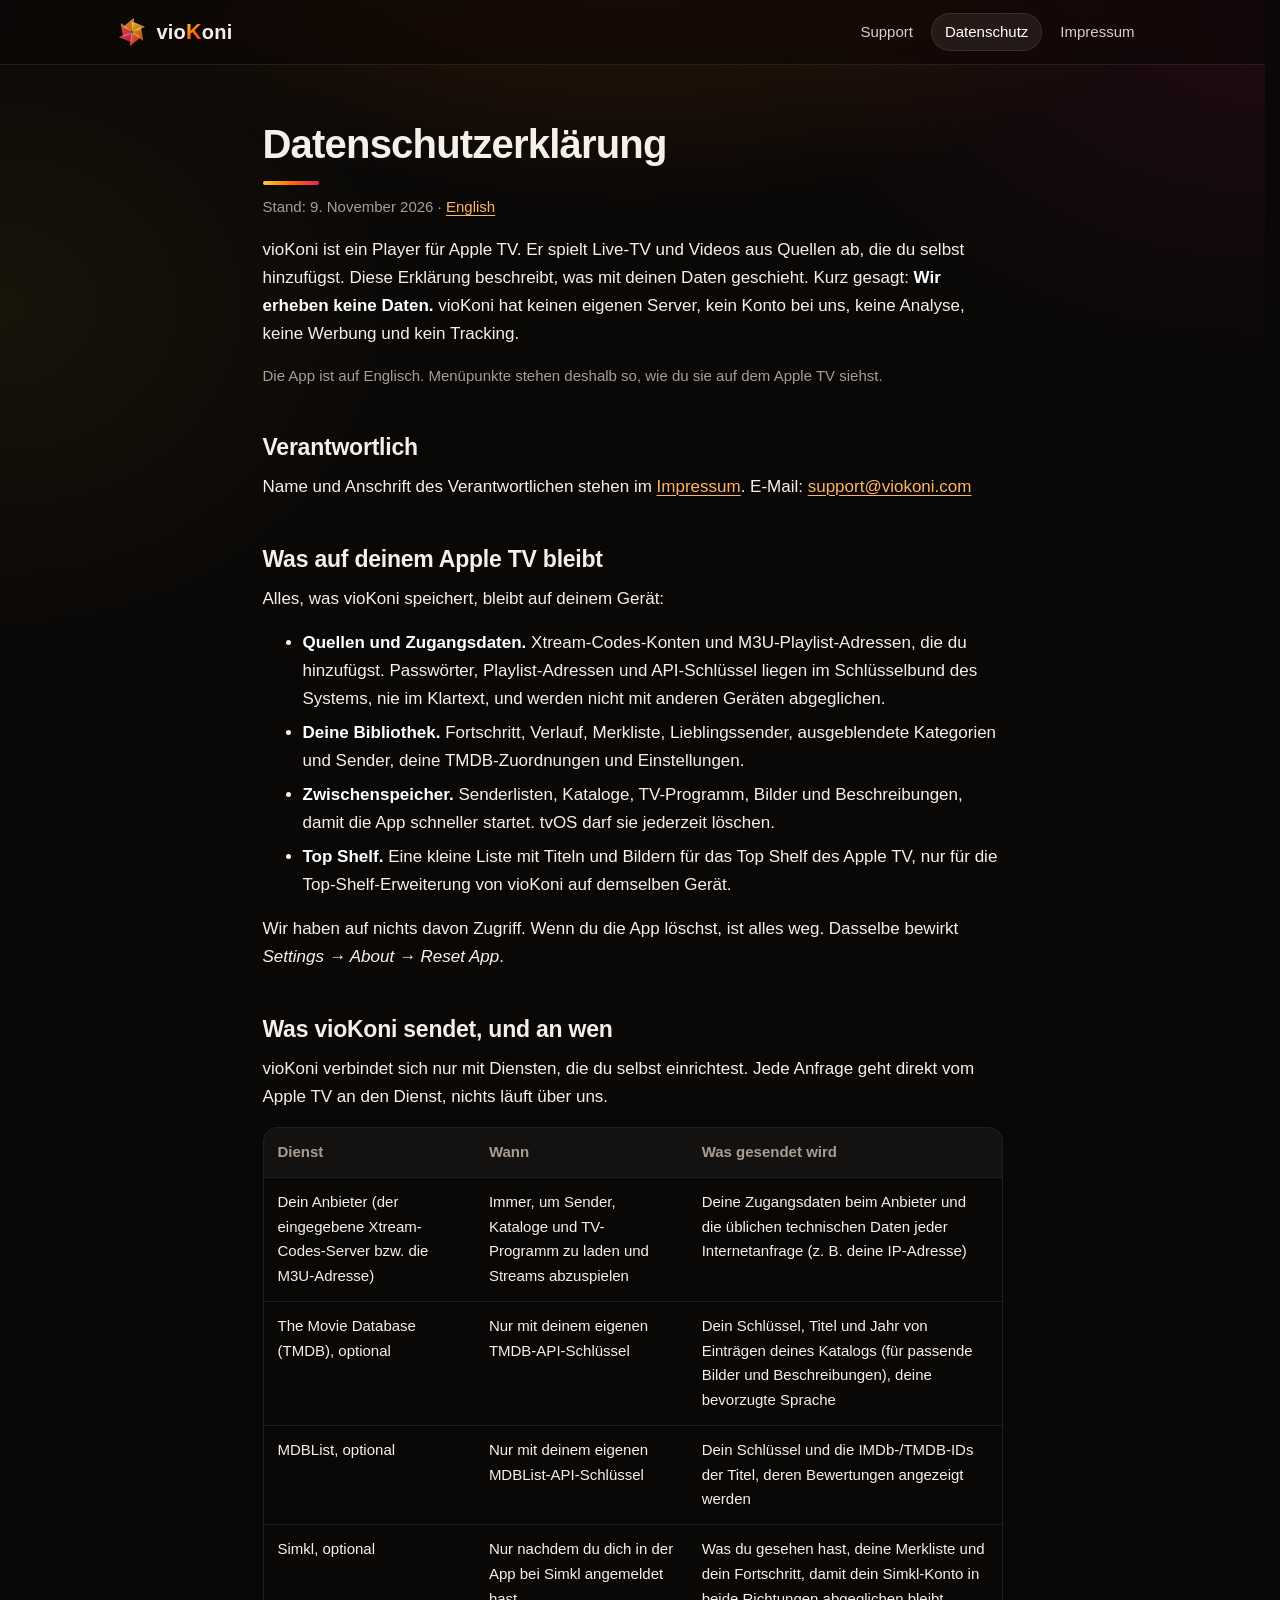
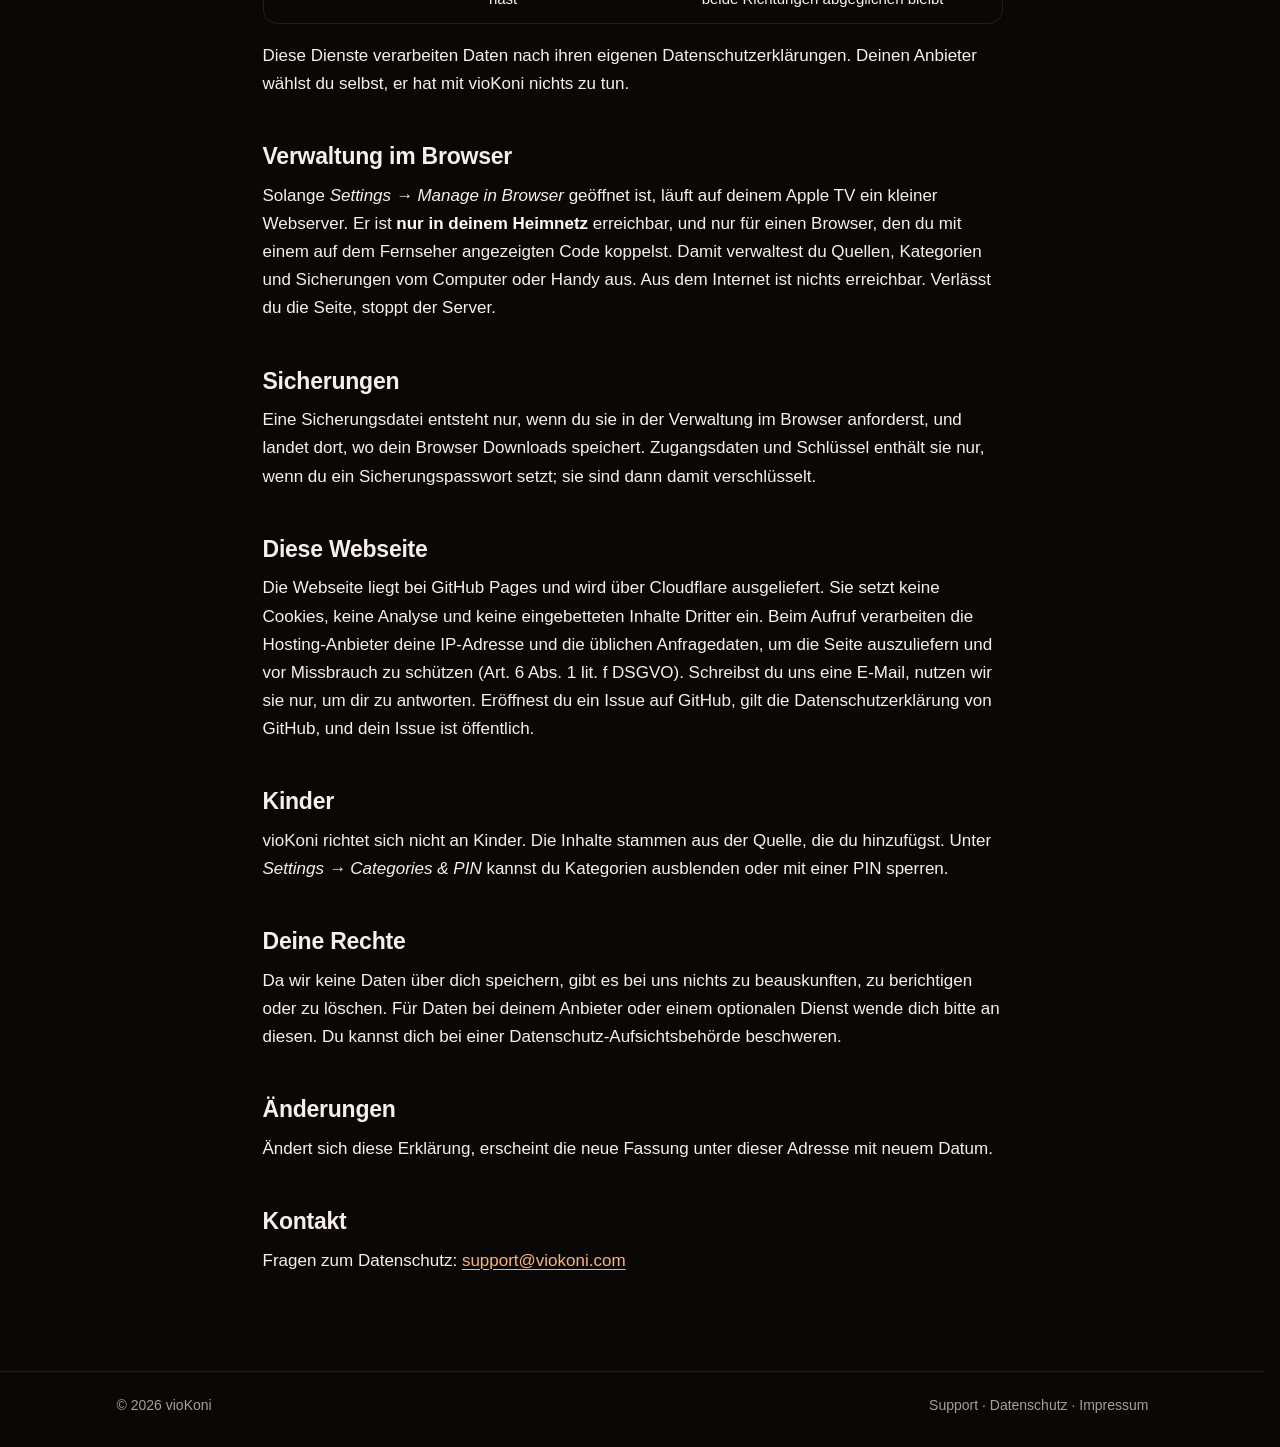
==== commit efe728c6: "Homepage: split hero with the free-standing bloom, bigger headline, quieter notice Co-Authored-By: C" ====
--- a/datenschutz/index.html
+++ b/datenschutz/index.html
@@ -7,13 +7,14 @@
 <title>vioKoni Datenschutzerklärung</title>
 <meta name="description" content="Datenschutzerklärung von vioKoni für Apple TV. vioKoni erhebt keine Daten.">
 <link rel="alternate" hreflang="en" href="../privacy/">
+<link rel="icon" type="image/svg+xml" href="../assets/bloom.svg">
 <link rel="icon" type="image/png" href="../assets/favicon.png">
 <link rel="apple-touch-icon" href="../assets/apple-touch-icon.png">
 <link rel="stylesheet" href="../assets/site.css">
 </head>
 <body>
 <header class="site"><div class="wrap">
-  <a class="brand" href="../"><img src="../assets/favicon.png" alt=""><span class="wordmark">vio<span class="k">K</span>oni</span></a>
+  <a class="brand" href="../"><img src="../assets/bloom.svg" alt=""><span class="wordmark">vio<span class="k">K</span>oni</span></a>
   <nav class="site"><a href="../support/">Support</a><a href="./" aria-current="page">Datenschutz</a><a href="../impressum/">Impressum</a></nav>
 </div></header>
 
--- a/assets/site.css
+++ b/assets/site.css
@@ -61,7 +61,7 @@
   display: flex; align-items: center; justify-content: space-between; gap: 16px;
 }
 .brand { display: flex; align-items: center; gap: 10px; text-decoration: none; flex: none; }
-.brand img { width: 30px; height: 30px; border-radius: 8px; display: block; }
+.brand img { width: 30px; height: 30px; display: block; }
 .brand .wordmark { font-size: 20px; line-height: 1; }
 
 nav.site { display: flex; gap: 4px; font-size: 15px; font-weight: 500; }
@@ -107,24 +107,71 @@
 
 /* ---------- Home ---------- */
 
-.hero { text-align: center; padding: 32px 0 12px; }
-.hero img {
-  width: 176px; height: 176px; border-radius: 22%; display: block; margin: 0 auto;
-  box-shadow: 0 0 0 1px var(--stroke), 0 24px 80px rgba(255, 107, 0, 0.28);
-}
-.hero h1 { font-size: clamp(48px, 9vw, 76px); margin: 28px 0 10px; letter-spacing: -0.01em; }
-.hero .lead { max-width: 560px; margin: 0 auto 32px; }
-
+main.home { padding: 0 0 40px; }
+
+.hero { position: relative; overflow: hidden; }
+.hero-grid {
+  display: grid; grid-template-columns: 1.25fr 1fr; align-items: center; gap: 32px;
+  min-height: min(720px, calc(100vh - 64px)); padding-top: 48px; padding-bottom: 48px;
+}
+.eyebrow {
+  display: inline-flex; align-items: center; gap: 10px;
+  padding: 6px 14px; border-radius: 999px; margin: 0 0 26px;
+  background: var(--surface); border: 1px solid var(--stroke);
+  color: var(--nav); font-size: 14px; font-weight: 500;
+}
+.eyebrow .dot { width: 8px; height: 8px; border-radius: 50%; background: var(--orange); box-shadow: 0 0 10px var(--orange); }
+.hero h1 {
+  font-size: clamp(40px, 5.6vw, 76px); line-height: 1.02; letter-spacing: -0.035em;
+  font-weight: 750; margin: 0 0 24px;
+}
+.grad {
+  background: var(--brand); -webkit-background-clip: text; background-clip: text; color: transparent;
+  padding-bottom: .06em;
+}
+.hero .lead { max-width: 500px; margin: 0 0 36px; font-size: 20px; }
+.grad-line { white-space: nowrap; }
 .badge {
   display: inline-flex; align-items: center; gap: 8px;
   padding: 12px 24px; border-radius: 999px;
   background: var(--brand); color: #1a0b03; font-weight: 650; text-decoration: none;
   box-shadow: 0 10px 34px rgba(255, 107, 0, 0.32);
 }
-.badge.disabled { opacity: .9; pointer-events: none; }
+.badge.disabled { pointer-events: none; }
+.actions { display: flex; align-items: center; gap: 12px; flex-wrap: wrap; }
+.ghost, .ghost:visited {
+  display: inline-flex; padding: 12px 22px; border-radius: 999px;
+  color: var(--text); text-decoration: none; font-weight: 600;
+  background: var(--surface); border: 1px solid var(--stroke);
+  transition: background-color .15s;
+}
+.ghost:hover { color: #fff; background: var(--surface-strong); }
+
+.hero-art { position: relative; display: grid; place-items: center; aspect-ratio: 1; }
+.halo {
+  position: absolute; inset: 8%; border-radius: 50%;
+  background: radial-gradient(circle, rgba(255, 122, 41, .55) 0%, rgba(255, 60, 60, .18) 38%, transparent 68%);
+  filter: blur(30px);
+}
+.bloom {
+  position: relative; width: 88%; height: auto;
+  filter: drop-shadow(0 0 40px rgba(255, 122, 41, .35));
+  animation: spin 90s linear infinite;
+}
+@keyframes spin { to { transform: rotate(360deg); } }
+
+.section { padding: 64px 0 24px; }
+.section-title {
+  font-size: clamp(30px, 3.6vw, 44px); letter-spacing: -0.03em; line-height: 1.1;
+  margin: 0 0 32px; text-align: left;
+}
+
+.byos .wrap > h2 { border-top: 1px solid var(--stroke); padding-top: 40px; }
+.byos h2 { font-size: 18px; margin: 0 0 8px; color: var(--nav); }
+.byos p { color: var(--muted); font-size: 15px; max-width: 760px; margin: 0; }
 
 .features {
-  display: grid; gap: 16px; margin: 72px 0 0;
+  display: grid; gap: 16px; margin: 0;
   grid-template-columns: repeat(3, 1fr);
 }
 .feature {
@@ -158,7 +205,6 @@
 
 .notice { position: relative; overflow: hidden; }
 .notice::before { content: ""; position: absolute; inset: 0 auto 0 0; width: 4px; background: var(--brand); }
-main.home .notice { margin-top: 48px; }
 
 .grid { display: grid; grid-template-columns: repeat(auto-fit, minmax(240px, 1fr)); gap: 16px; margin-top: 28px; }
 .grid .card { margin: 0; }
@@ -182,6 +228,10 @@
 
 @media (max-width: 860px) {
   .features { grid-template-columns: repeat(2, 1fr); }
+  .hero-grid { grid-template-columns: 1fr; min-height: 0; gap: 8px; padding-top: 24px; text-align: center; }
+  .hero-art { order: -1; width: min(340px, 80vw); margin: 0 auto; }
+  .hero .lead { margin-left: auto; margin-right: auto; }
+  .actions { justify-content: center; }
 }
 @media (max-width: 600px) {
   .wrap { padding: 0 16px; }
@@ -193,14 +243,15 @@
   main { padding: 36px 0 56px; }
   main.prose .wrap { max-width: none; }
   h1 { font-size: 32px; }
-  .hero img { width: 136px; height: 136px; }
-  .features { grid-template-columns: 1fr; margin-top: 52px; }
+  .features { grid-template-columns: 1fr; }
+  .hero .lead { font-size: 18px; }
 }
 @media (max-width: 380px) {
   .brand .wordmark { display: none; }
 }
 
 @media (prefers-reduced-motion: reduce) {
+  .bloom { animation: none; }
   * { transition: none !important; }
   .feature:hover { transform: none; }
 }
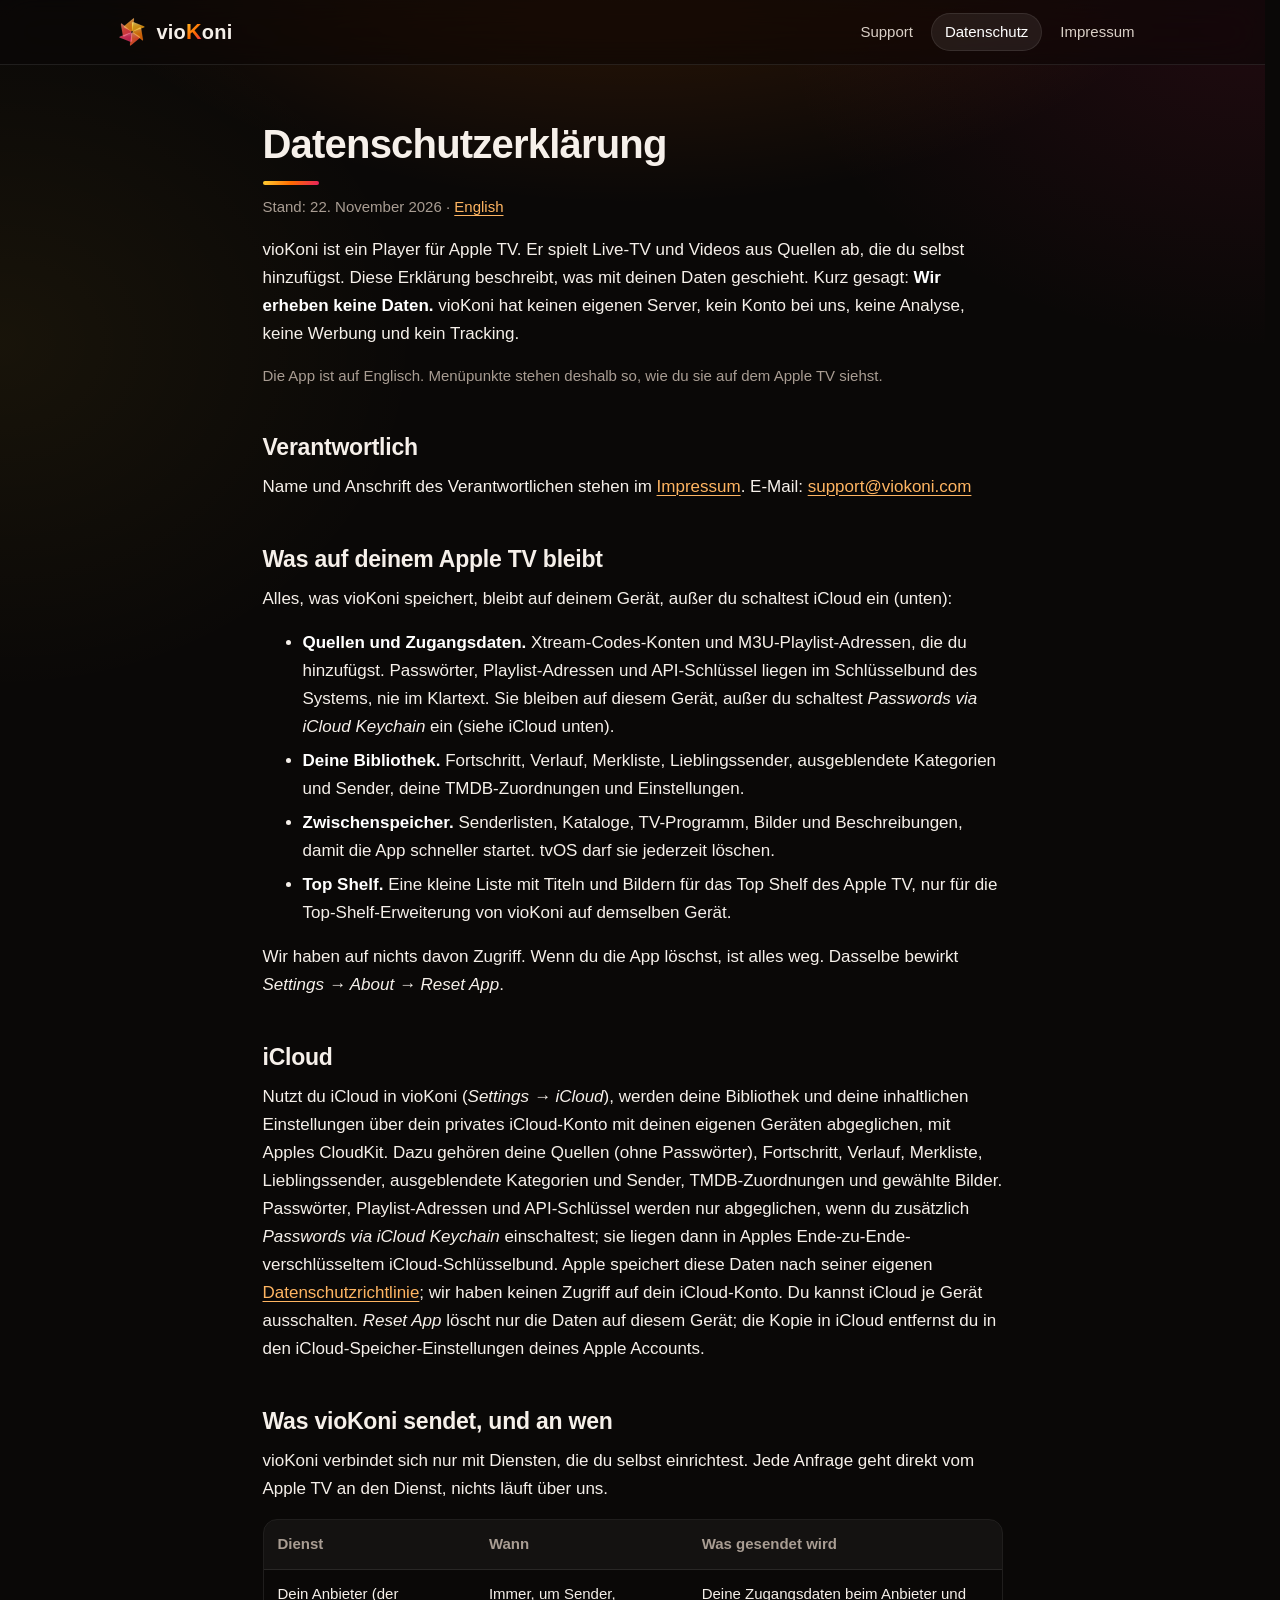
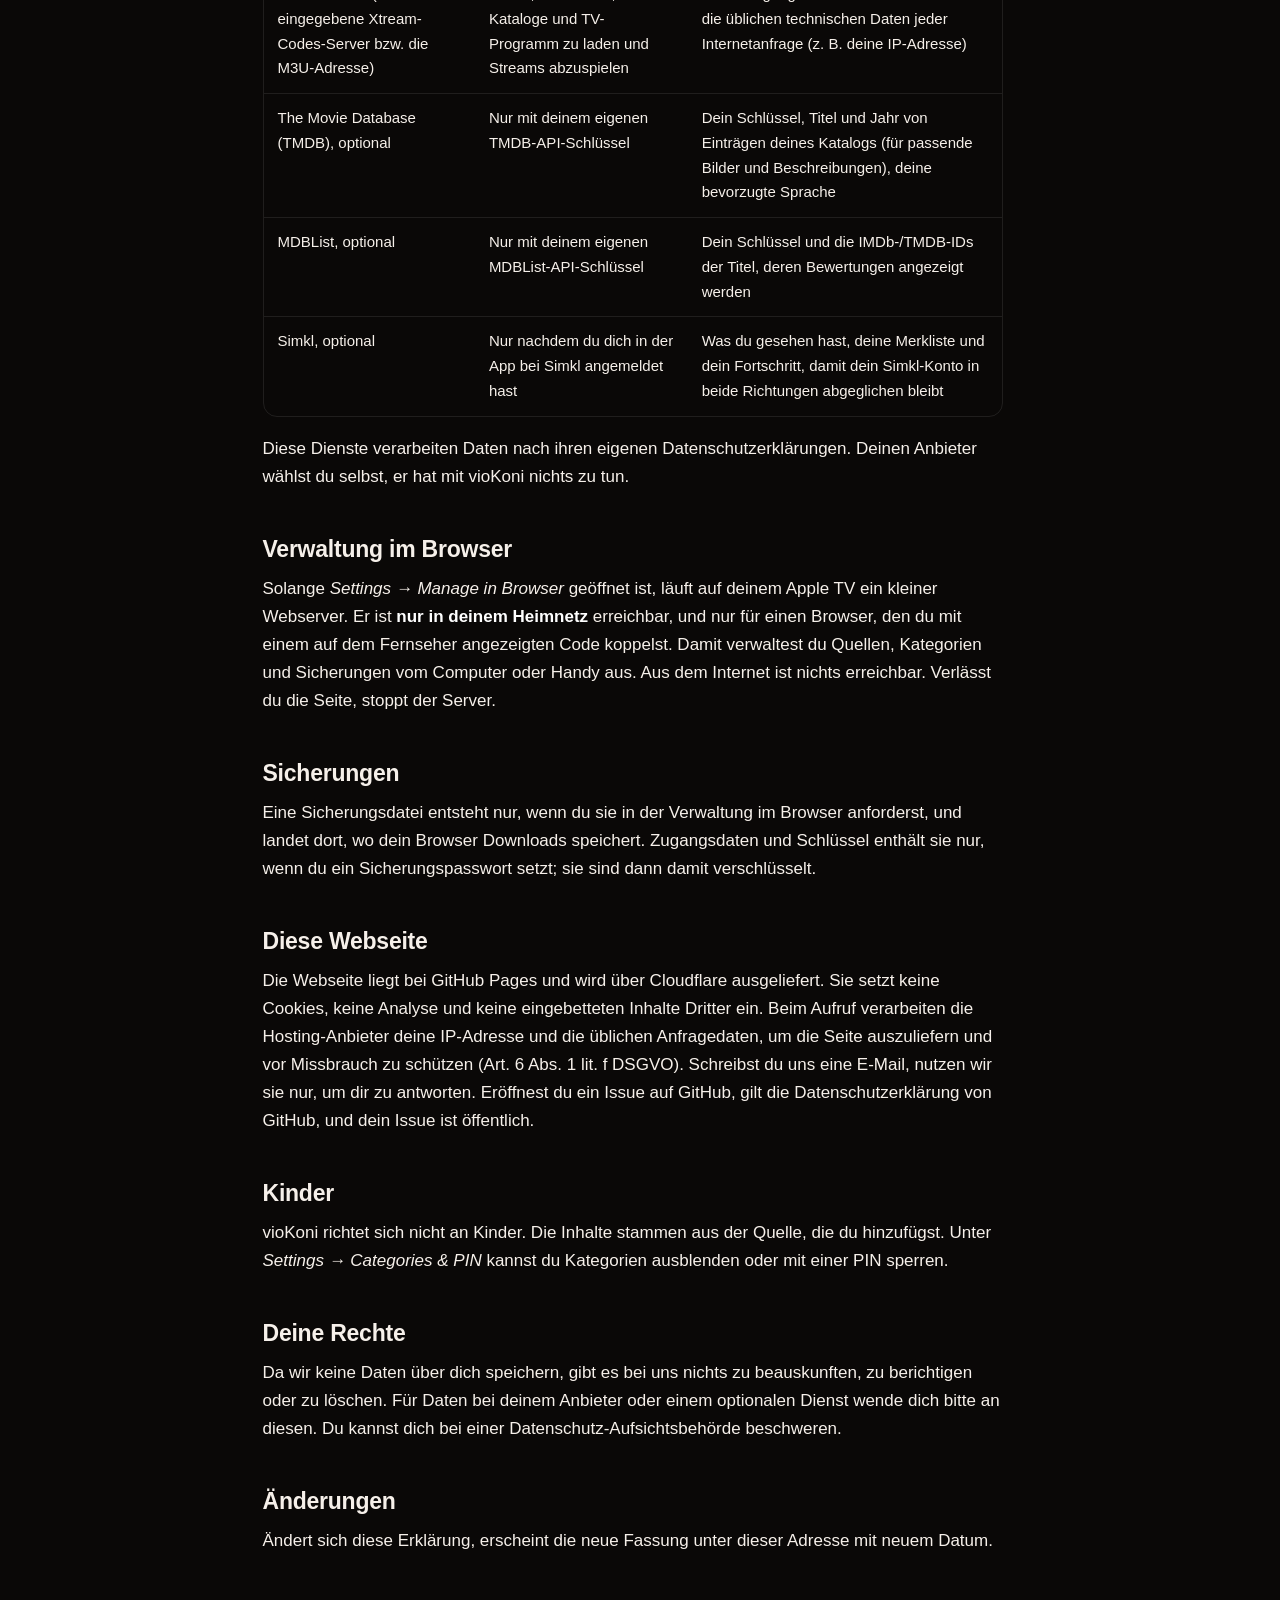
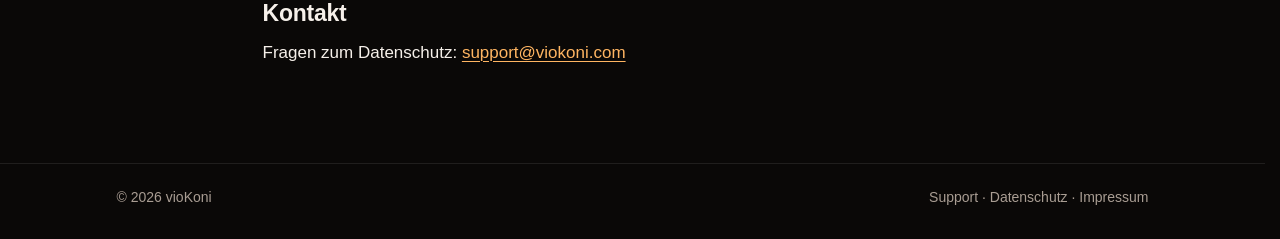
==== commit 01261428: "Privacy policy: iCloud sync and iCloud Keychain" ====
--- a/datenschutz/index.html
+++ b/datenschutz/index.html
@@ -20,7 +20,7 @@
 
 <main class="prose"><div class="wrap">
   <h1 class="page-title">Datenschutzerklärung</h1>
-  <p class="meta">Stand: 9. November 2026 · <a href="../privacy/" hreflang="en" lang="en">English</a></p>
+  <p class="meta">Stand: 22. November 2026 · <a href="../privacy/" hreflang="en" lang="en">English</a></p>
 
   <p>vioKoni ist ein Player für Apple TV. Er spielt Live-TV und Videos aus Quellen ab, die du selbst hinzufügst. Diese Erklärung beschreibt, was mit deinen Daten geschieht. Kurz gesagt: <strong>Wir erheben keine Daten.</strong> vioKoni hat keinen eigenen Server, kein Konto bei uns, keine Analyse, keine Werbung und kein Tracking.</p>
 
@@ -30,14 +30,17 @@
   <p>Name und Anschrift des Verantwortlichen stehen im <a href="../impressum/">Impressum</a>. E-Mail: <a href="mailto:support@viokoni.com">support@viokoni.com</a></p>
 
   <h2>Was auf deinem Apple TV bleibt</h2>
-  <p>Alles, was vioKoni speichert, bleibt auf deinem Gerät:</p>
+  <p>Alles, was vioKoni speichert, bleibt auf deinem Gerät, außer du schaltest iCloud ein (unten):</p>
   <ul>
-    <li><strong>Quellen und Zugangsdaten.</strong> Xtream-Codes-Konten und M3U-Playlist-Adressen, die du hinzufügst. Passwörter, Playlist-Adressen und API-Schlüssel liegen im Schlüsselbund des Systems, nie im Klartext, und werden nicht mit anderen Geräten abgeglichen.</li>
+    <li><strong>Quellen und Zugangsdaten.</strong> Xtream-Codes-Konten und M3U-Playlist-Adressen, die du hinzufügst. Passwörter, Playlist-Adressen und API-Schlüssel liegen im Schlüsselbund des Systems, nie im Klartext. Sie bleiben auf diesem Gerät, außer du schaltest <em>Passwords via iCloud Keychain</em> ein (siehe iCloud unten).</li>
     <li><strong>Deine Bibliothek.</strong> Fortschritt, Verlauf, Merkliste, Lieblingssender, ausgeblendete Kategorien und Sender, deine TMDB-Zuordnungen und Einstellungen.</li>
     <li><strong>Zwischenspeicher.</strong> Senderlisten, Kataloge, TV-Programm, Bilder und Beschreibungen, damit die App schneller startet. tvOS darf sie jederzeit löschen.</li>
     <li><strong>Top Shelf.</strong> Eine kleine Liste mit Titeln und Bildern für das Top Shelf des Apple TV, nur für die Top-Shelf-Erweiterung von vioKoni auf demselben Gerät.</li>
   </ul>
   <p>Wir haben auf nichts davon Zugriff. Wenn du die App löschst, ist alles weg. Dasselbe bewirkt <em>Settings → About → Reset App</em>.</p>
+
+  <h2>iCloud</h2>
+  <p>Nutzt du iCloud in vioKoni (<em>Settings → iCloud</em>), werden deine Bibliothek und deine inhaltlichen Einstellungen über dein privates iCloud-Konto mit deinen eigenen Geräten abgeglichen, mit Apples CloudKit. Dazu gehören deine Quellen (ohne Passwörter), Fortschritt, Verlauf, Merkliste, Lieblingssender, ausgeblendete Kategorien und Sender, TMDB-Zuordnungen und gewählte Bilder. Passwörter, Playlist-Adressen und API-Schlüssel werden nur abgeglichen, wenn du zusätzlich <em>Passwords via iCloud Keychain</em> einschaltest; sie liegen dann in Apples Ende-zu-Ende-verschlüsseltem iCloud-Schlüsselbund. Apple speichert diese Daten nach seiner eigenen <a href="https://www.apple.com/de/legal/privacy/">Datenschutzrichtlinie</a>; wir haben keinen Zugriff auf dein iCloud-Konto. Du kannst iCloud je Gerät ausschalten. <em>Reset App</em> löscht nur die Daten auf diesem Gerät; die Kopie in iCloud entfernst du in den iCloud-Speicher-Einstellungen deines Apple Accounts.</p>
 
   <h2>Was vioKoni sendet, und an wen</h2>
   <p>vioKoni verbindet sich nur mit Diensten, die du selbst einrichtest. Jede Anfrage geht direkt vom Apple TV an den Dienst, nichts läuft über uns.</p>
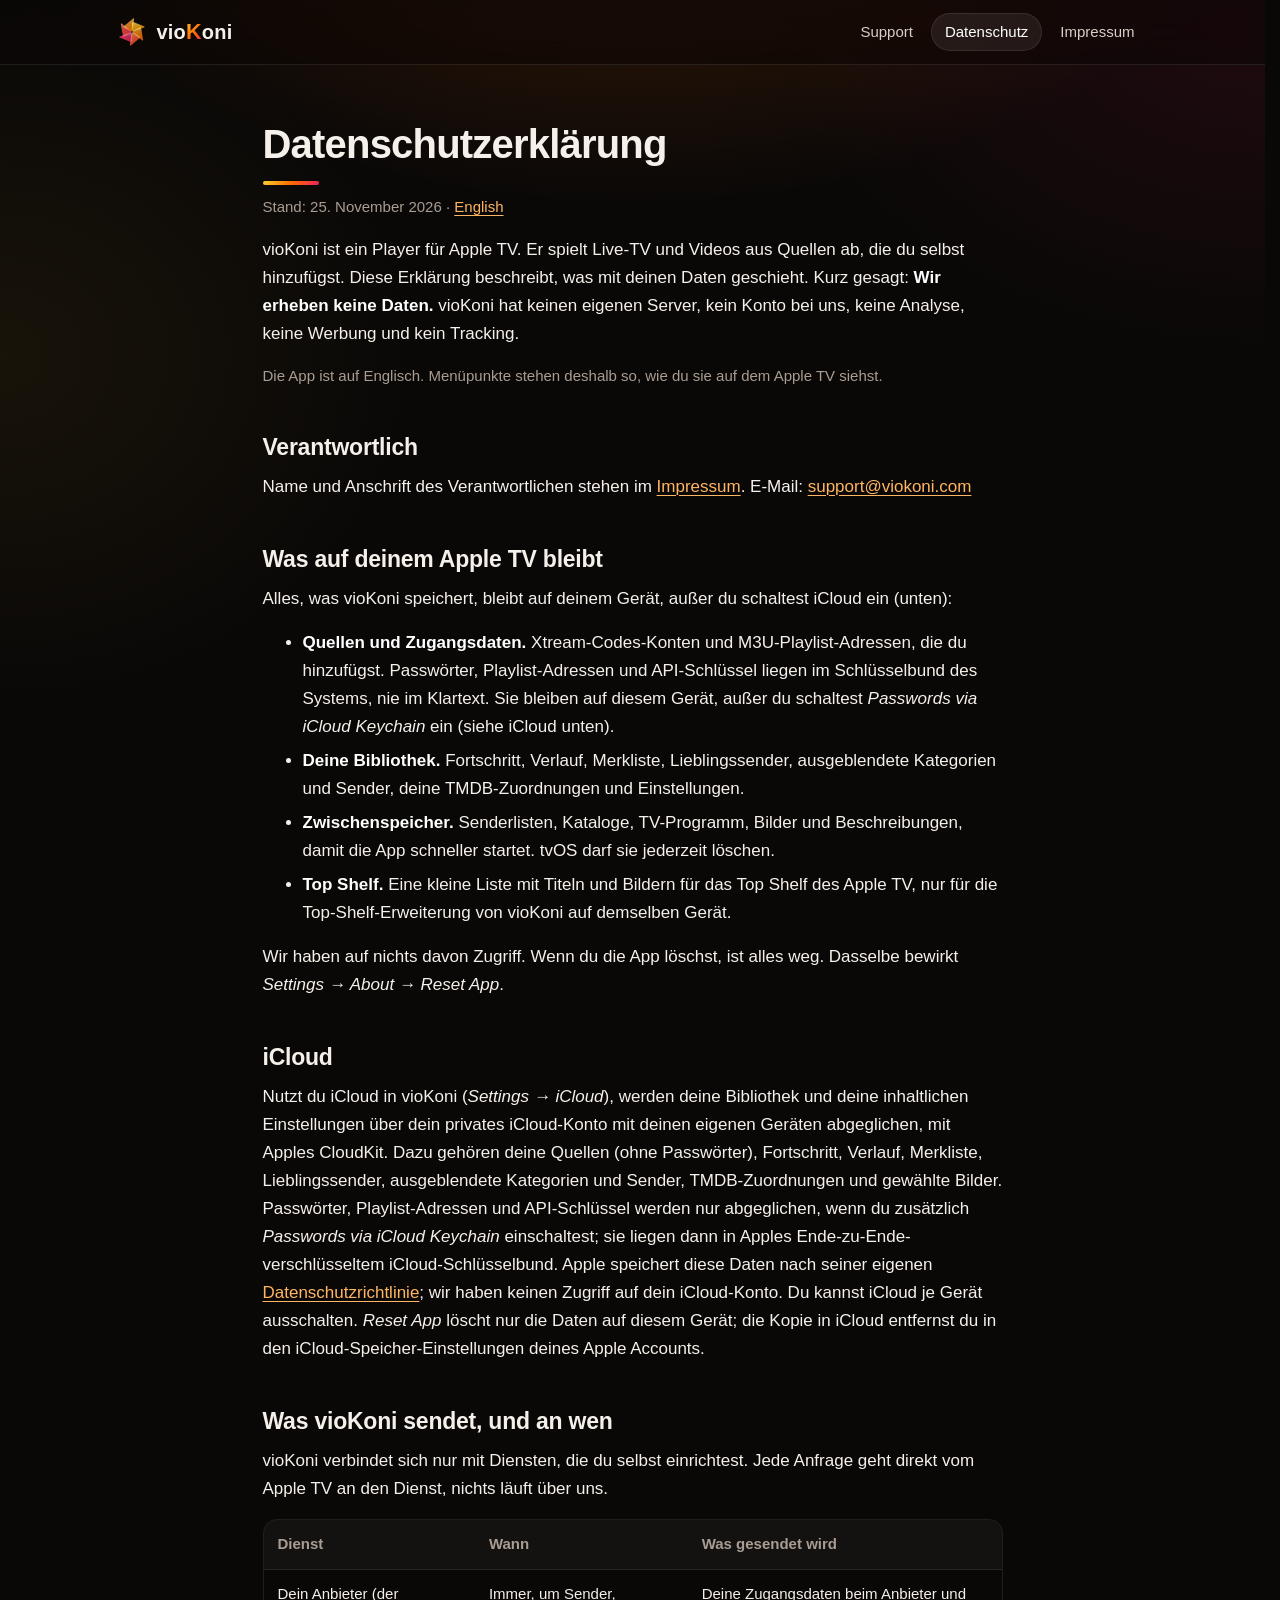
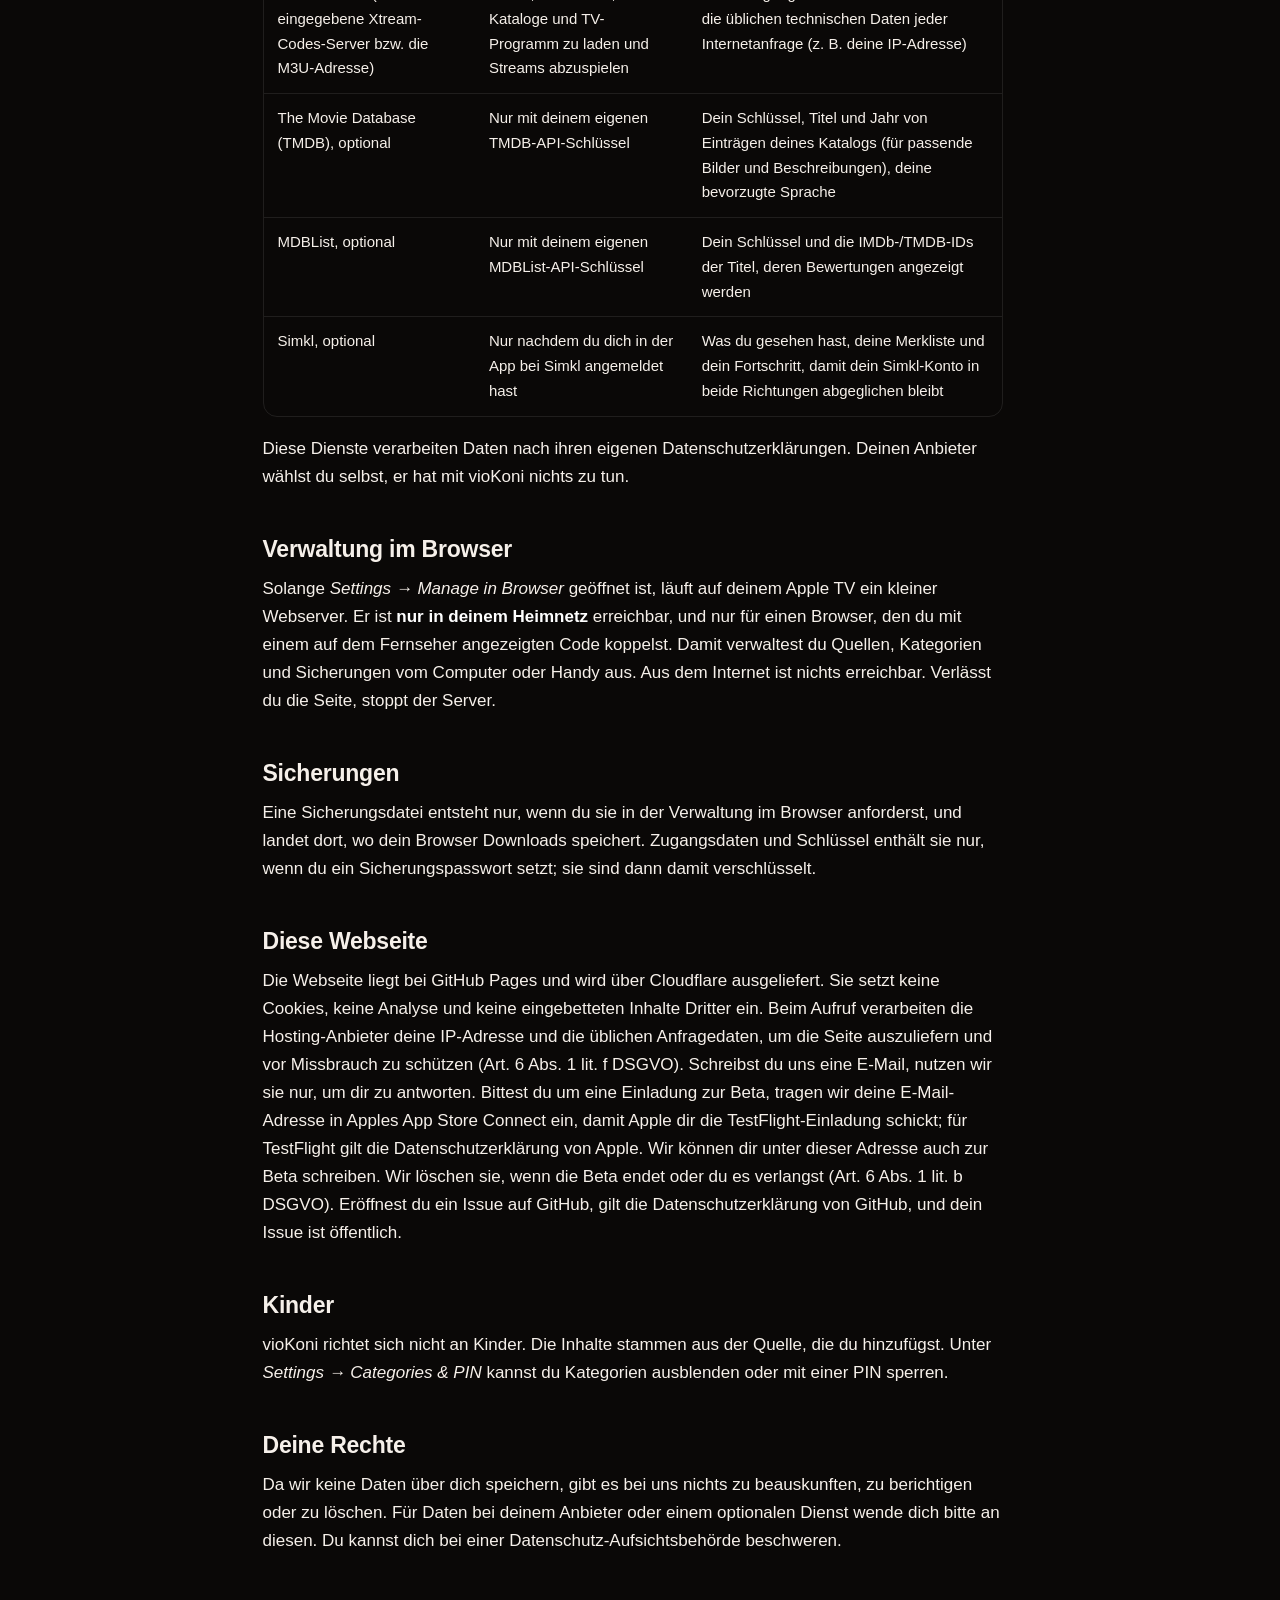
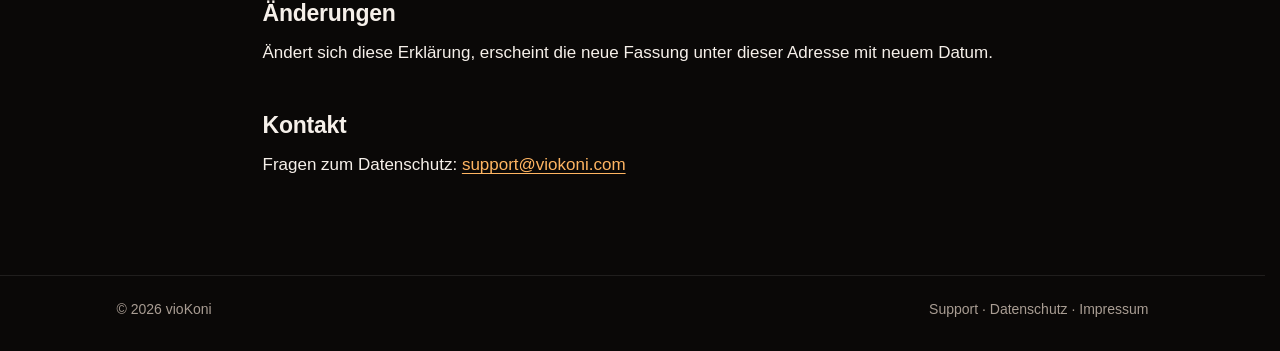
==== commit ec5ce49e: "Join the beta by e-mail" ====
--- a/datenschutz/index.html
+++ b/datenschutz/index.html
@@ -20,7 +20,7 @@
 
 <main class="prose"><div class="wrap">
   <h1 class="page-title">Datenschutzerklärung</h1>
-  <p class="meta">Stand: 22. November 2026 · <a href="../privacy/" hreflang="en" lang="en">English</a></p>
+  <p class="meta">Stand: 25. November 2026 · <a href="../privacy/" hreflang="en" lang="en">English</a></p>
 
   <p>vioKoni ist ein Player für Apple TV. Er spielt Live-TV und Videos aus Quellen ab, die du selbst hinzufügst. Diese Erklärung beschreibt, was mit deinen Daten geschieht. Kurz gesagt: <strong>Wir erheben keine Daten.</strong> vioKoni hat keinen eigenen Server, kein Konto bei uns, keine Analyse, keine Werbung und kein Tracking.</p>
 
@@ -60,7 +60,7 @@
   <p>Eine Sicherungsdatei entsteht nur, wenn du sie in der Verwaltung im Browser anforderst, und landet dort, wo dein Browser Downloads speichert. Zugangsdaten und Schlüssel enthält sie nur, wenn du ein Sicherungspasswort setzt; sie sind dann damit verschlüsselt.</p>
 
   <h2>Diese Webseite</h2>
-  <p>Die Webseite liegt bei GitHub Pages und wird über Cloudflare ausgeliefert. Sie setzt keine Cookies, keine Analyse und keine eingebetteten Inhalte Dritter ein. Beim Aufruf verarbeiten die Hosting-Anbieter deine IP-Adresse und die üblichen Anfragedaten, um die Seite auszuliefern und vor Missbrauch zu schützen (Art. 6 Abs. 1 lit. f DSGVO). Schreibst du uns eine E-Mail, nutzen wir sie nur, um dir zu antworten. Eröffnest du ein Issue auf GitHub, gilt die Datenschutzerklärung von GitHub, und dein Issue ist öffentlich.</p>
+  <p>Die Webseite liegt bei GitHub Pages und wird über Cloudflare ausgeliefert. Sie setzt keine Cookies, keine Analyse und keine eingebetteten Inhalte Dritter ein. Beim Aufruf verarbeiten die Hosting-Anbieter deine IP-Adresse und die üblichen Anfragedaten, um die Seite auszuliefern und vor Missbrauch zu schützen (Art. 6 Abs. 1 lit. f DSGVO). Schreibst du uns eine E-Mail, nutzen wir sie nur, um dir zu antworten. Bittest du um eine Einladung zur Beta, tragen wir deine E-Mail-Adresse in Apples App Store Connect ein, damit Apple dir die TestFlight-Einladung schickt; für TestFlight gilt die Datenschutzerklärung von Apple. Wir können dir unter dieser Adresse auch zur Beta schreiben. Wir löschen sie, wenn die Beta endet oder du es verlangst (Art. 6 Abs. 1 lit. b DSGVO). Eröffnest du ein Issue auf GitHub, gilt die Datenschutzerklärung von GitHub, und dein Issue ist öffentlich.</p>
 
   <h2>Kinder</h2>
   <p>vioKoni richtet sich nicht an Kinder. Die Inhalte stammen aus der Quelle, die du hinzufügst. Unter <em>Settings → Categories &amp; PIN</em> kannst du Kategorien ausblenden oder mit einer PIN sperren.</p>
--- a/assets/site.css
+++ b/assets/site.css
@@ -138,6 +138,9 @@
   box-shadow: 0 10px 34px rgba(255, 107, 0, 0.32);
 }
 .badge.disabled { pointer-events: none; }
+/* Apple's badge, unaltered; Apple asks for clear space of a quarter of its height. */
+.store-badge { display: inline-flex; margin-right: 10px; }
+.store-badge img { display: block; height: 60px; width: auto; }
 .actions { display: flex; align-items: center; gap: 12px; flex-wrap: wrap; }
 .ghost, .ghost:visited {
   display: inline-flex; padding: 12px 22px; border-radius: 999px;
@@ -193,6 +196,22 @@
 }
 .feature h3 { margin: 0 0 6px; font-size: 19px; letter-spacing: -0.01em; }
 .feature p { margin: 0; color: var(--muted); font-size: 16px; line-height: 1.5; }
+.feature.wide { grid-column: 1 / -1; }
+
+.soon { display: flex; flex-wrap: wrap; align-items: center; gap: 10px; margin: 22px 0 0; color: var(--nav); font-size: 15px; }
+.soon > * { white-space: nowrap; }
+.soon-tag {
+  padding: 3px 10px; border-radius: 999px; font-size: 12px; font-weight: 650;
+  letter-spacing: .04em; text-transform: uppercase;
+  color: var(--link); border: 1px solid color-mix(in srgb, var(--orange) 45%, transparent);
+}
+.soon-join, .soon-join:visited {
+  margin-left: 4px; padding: 6px 14px; border-radius: 999px;
+  color: var(--text); text-decoration: none; font-weight: 600; font-size: 14px;
+  background: var(--surface); border: 1px solid var(--stroke);
+  transition: background-color .15s;
+}
+.soon-join:hover { color: #fff; background: var(--surface-strong); }
 
 /* ---------- Cards, notices, tables ---------- */
 
@@ -232,6 +251,7 @@
   .hero-art { order: -1; width: min(340px, 80vw); margin: 0 auto; }
   .hero .lead { margin-left: auto; margin-right: auto; }
   .actions { justify-content: center; }
+  .soon { justify-content: center; }
 }
 @media (max-width: 600px) {
   .wrap { padding: 0 16px; }
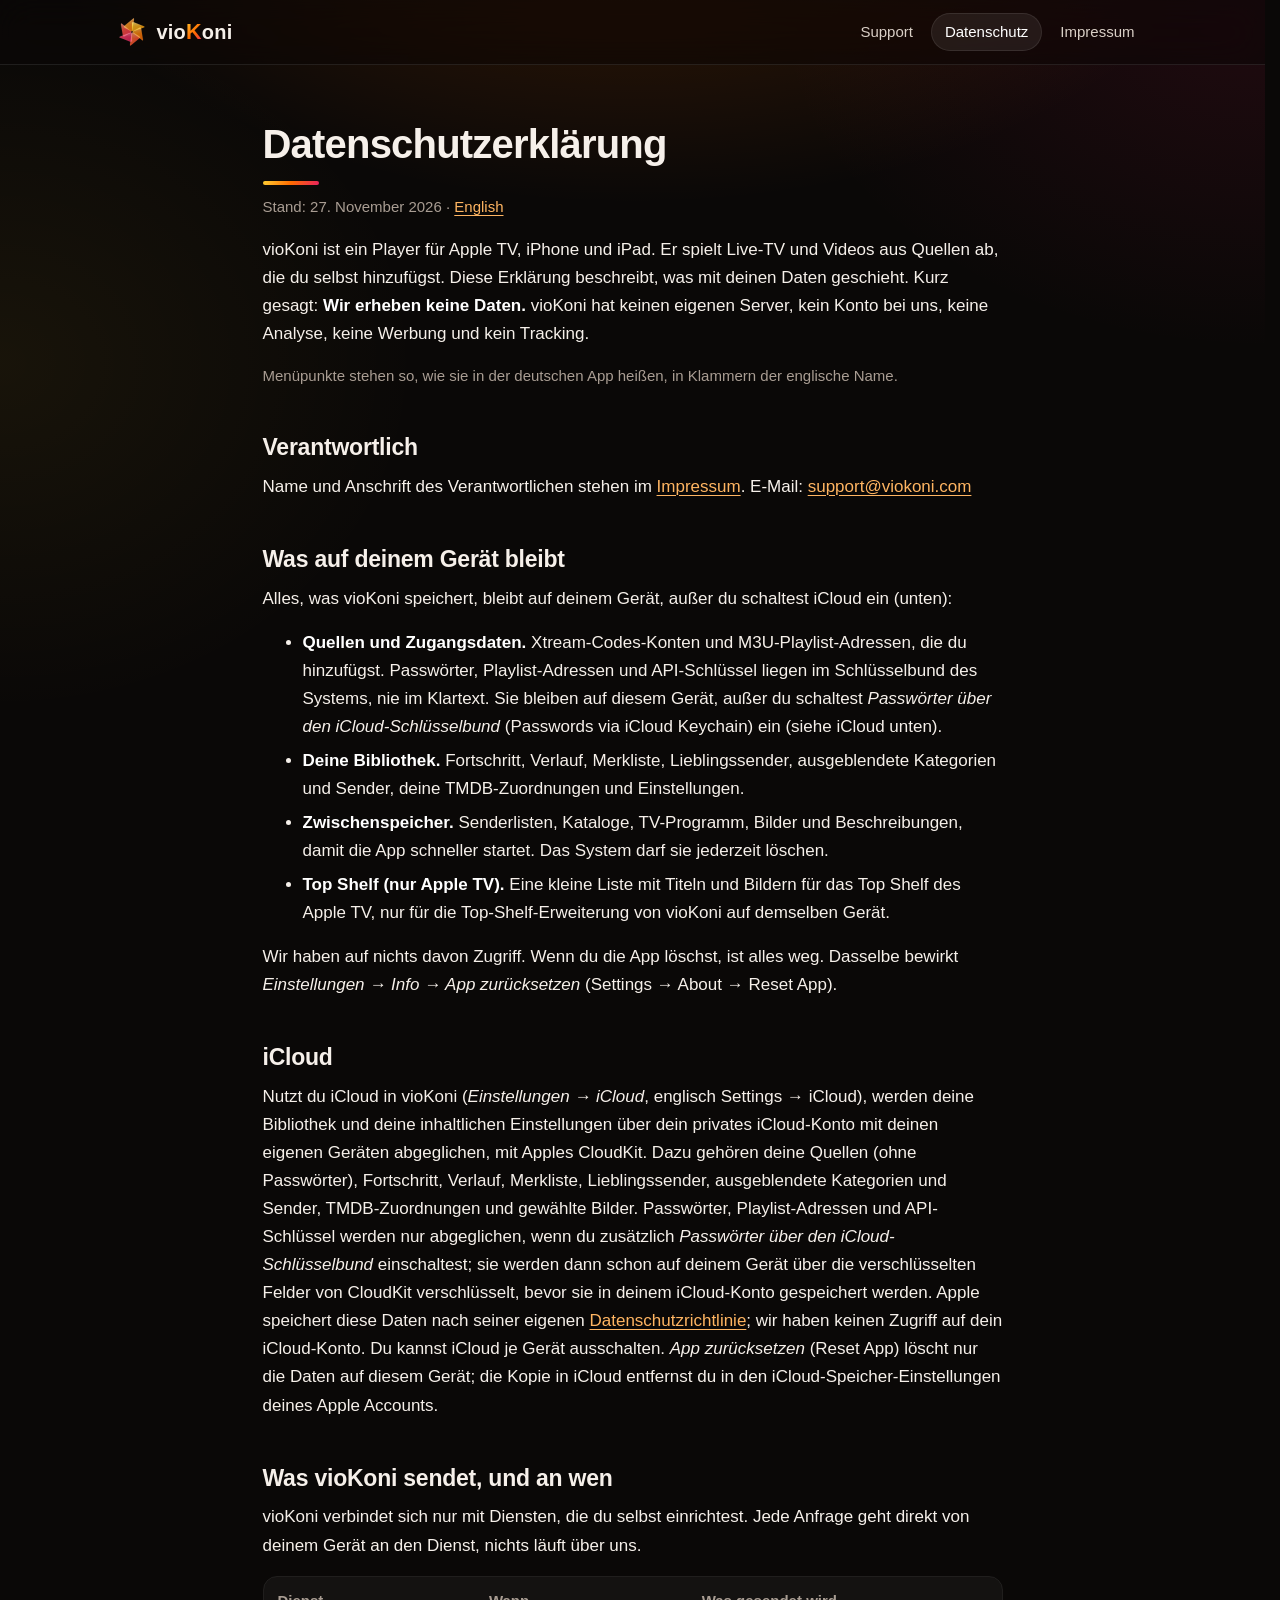
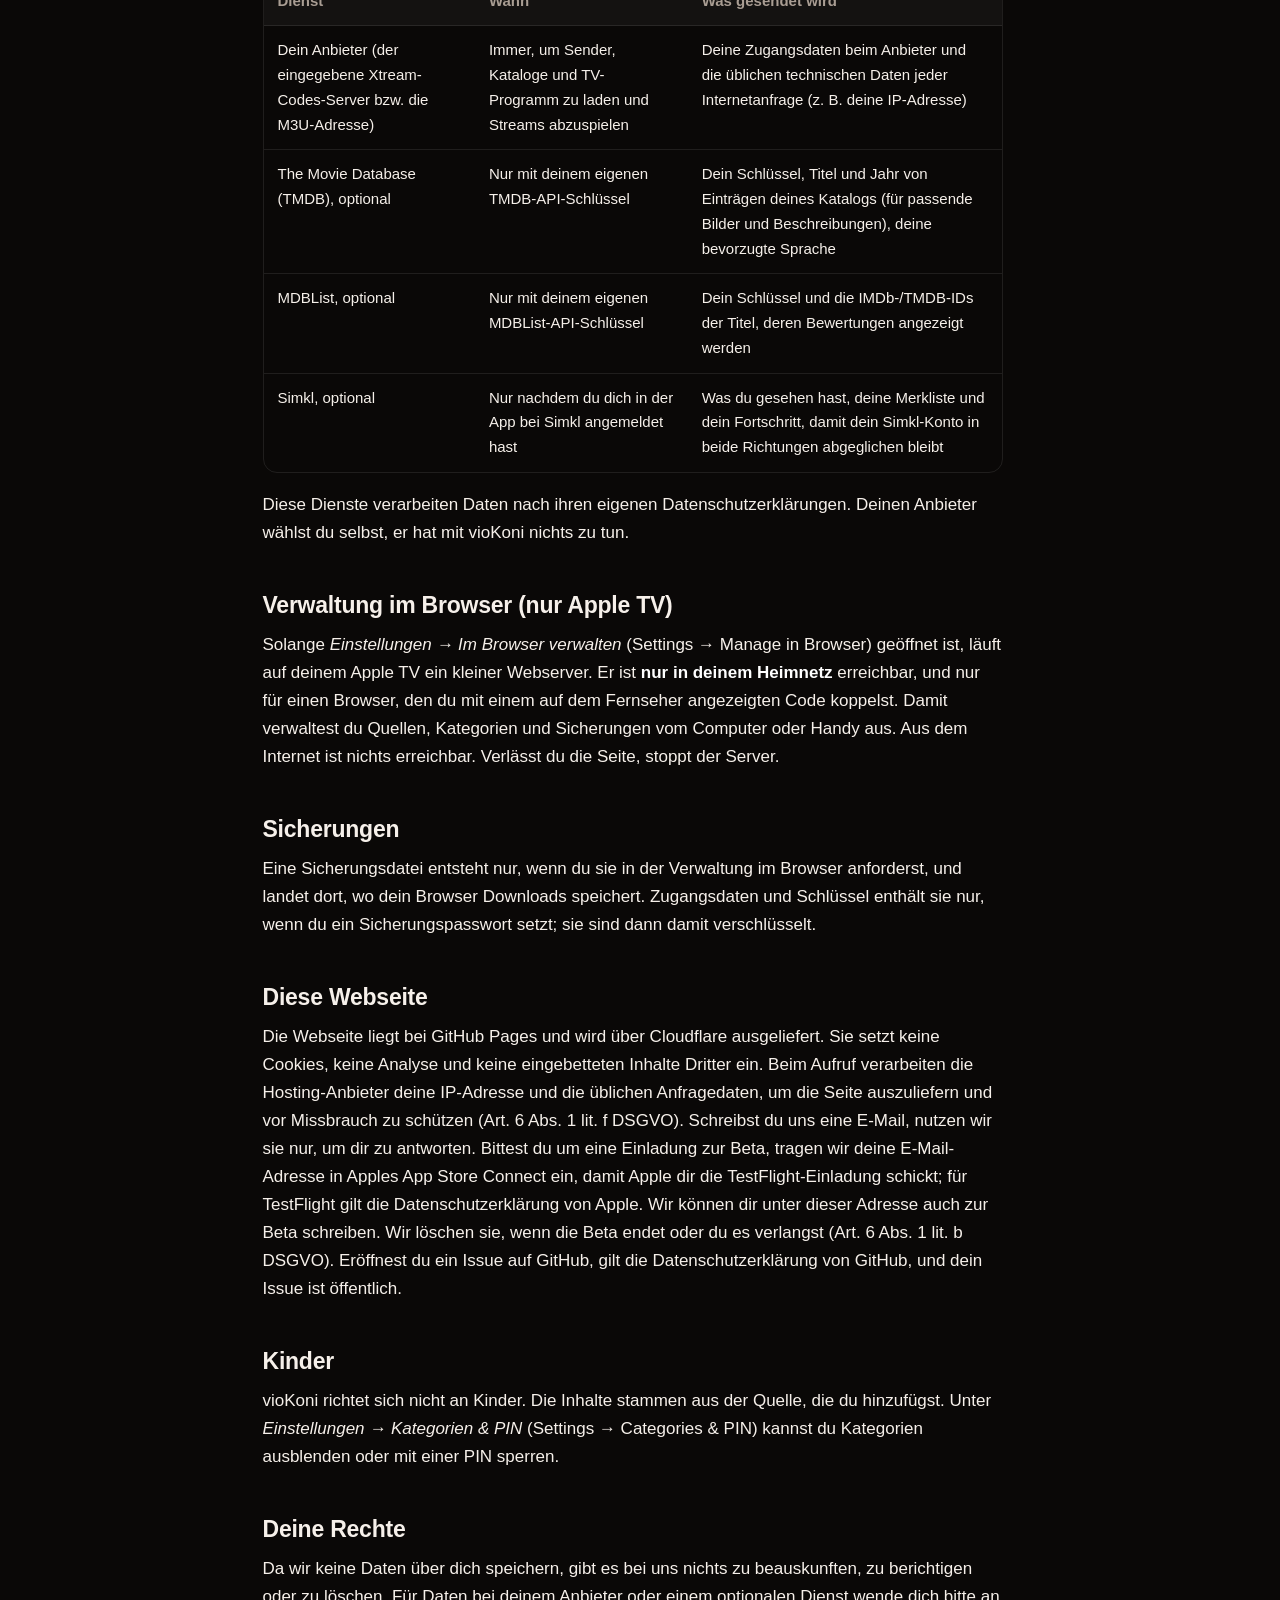
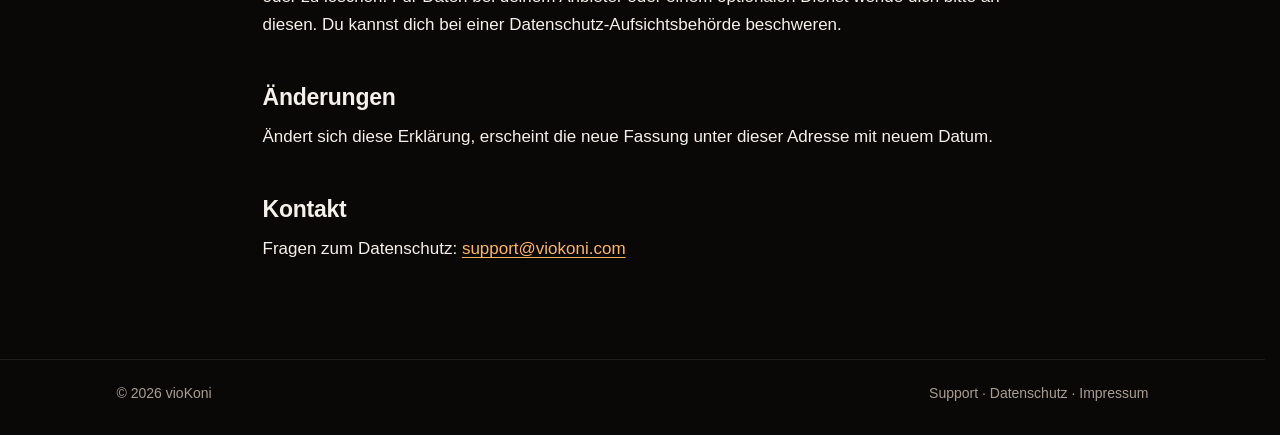
==== commit 59a6808c: "Privacy policy for iPhone and iPad" ====
--- a/datenschutz/index.html
+++ b/datenschutz/index.html
@@ -5,7 +5,7 @@
 <meta name="viewport" content="width=device-width, initial-scale=1">
 <meta name="tdm-reservation" content="1">
 <title>vioKoni Datenschutzerklärung</title>
-<meta name="description" content="Datenschutzerklärung von vioKoni für Apple TV. vioKoni erhebt keine Daten.">
+<meta name="description" content="Datenschutzerklärung von vioKoni für Apple TV, iPhone und iPad. vioKoni erhebt keine Daten.">
 <link rel="alternate" hreflang="en" href="../privacy/">
 <link rel="icon" type="image/svg+xml" href="../assets/bloom.svg">
 <link rel="icon" type="image/png" href="../assets/favicon.png">
@@ -20,30 +20,30 @@
 
 <main class="prose"><div class="wrap">
   <h1 class="page-title">Datenschutzerklärung</h1>
-  <p class="meta">Stand: 25. November 2026 · <a href="../privacy/" hreflang="en" lang="en">English</a></p>
+  <p class="meta">Stand: 27. November 2026 · <a href="../privacy/" hreflang="en" lang="en">English</a></p>
 
-  <p>vioKoni ist ein Player für Apple TV. Er spielt Live-TV und Videos aus Quellen ab, die du selbst hinzufügst. Diese Erklärung beschreibt, was mit deinen Daten geschieht. Kurz gesagt: <strong>Wir erheben keine Daten.</strong> vioKoni hat keinen eigenen Server, kein Konto bei uns, keine Analyse, keine Werbung und kein Tracking.</p>
+  <p>vioKoni ist ein Player für Apple TV, iPhone und iPad. Er spielt Live-TV und Videos aus Quellen ab, die du selbst hinzufügst. Diese Erklärung beschreibt, was mit deinen Daten geschieht. Kurz gesagt: <strong>Wir erheben keine Daten.</strong> vioKoni hat keinen eigenen Server, kein Konto bei uns, keine Analyse, keine Werbung und kein Tracking.</p>
 
-  <p class="meta">Die App ist auf Englisch. Menüpunkte stehen deshalb so, wie du sie auf dem Apple TV siehst.</p>
+  <p class="meta">Menüpunkte stehen so, wie sie in der deutschen App heißen, in Klammern der englische Name.</p>
 
   <h2>Verantwortlich</h2>
   <p>Name und Anschrift des Verantwortlichen stehen im <a href="../impressum/">Impressum</a>. E-Mail: <a href="mailto:support@viokoni.com">support@viokoni.com</a></p>
 
-  <h2>Was auf deinem Apple TV bleibt</h2>
+  <h2>Was auf deinem Gerät bleibt</h2>
   <p>Alles, was vioKoni speichert, bleibt auf deinem Gerät, außer du schaltest iCloud ein (unten):</p>
   <ul>
-    <li><strong>Quellen und Zugangsdaten.</strong> Xtream-Codes-Konten und M3U-Playlist-Adressen, die du hinzufügst. Passwörter, Playlist-Adressen und API-Schlüssel liegen im Schlüsselbund des Systems, nie im Klartext. Sie bleiben auf diesem Gerät, außer du schaltest <em>Passwords via iCloud Keychain</em> ein (siehe iCloud unten).</li>
+    <li><strong>Quellen und Zugangsdaten.</strong> Xtream-Codes-Konten und M3U-Playlist-Adressen, die du hinzufügst. Passwörter, Playlist-Adressen und API-Schlüssel liegen im Schlüsselbund des Systems, nie im Klartext. Sie bleiben auf diesem Gerät, außer du schaltest <em>Passwörter über den iCloud-Schlüsselbund</em> (Passwords via iCloud Keychain) ein (siehe iCloud unten).</li>
     <li><strong>Deine Bibliothek.</strong> Fortschritt, Verlauf, Merkliste, Lieblingssender, ausgeblendete Kategorien und Sender, deine TMDB-Zuordnungen und Einstellungen.</li>
-    <li><strong>Zwischenspeicher.</strong> Senderlisten, Kataloge, TV-Programm, Bilder und Beschreibungen, damit die App schneller startet. tvOS darf sie jederzeit löschen.</li>
-    <li><strong>Top Shelf.</strong> Eine kleine Liste mit Titeln und Bildern für das Top Shelf des Apple TV, nur für die Top-Shelf-Erweiterung von vioKoni auf demselben Gerät.</li>
+    <li><strong>Zwischenspeicher.</strong> Senderlisten, Kataloge, TV-Programm, Bilder und Beschreibungen, damit die App schneller startet. Das System darf sie jederzeit löschen.</li>
+    <li><strong>Top Shelf (nur Apple TV).</strong> Eine kleine Liste mit Titeln und Bildern für das Top Shelf des Apple TV, nur für die Top-Shelf-Erweiterung von vioKoni auf demselben Gerät.</li>
   </ul>
-  <p>Wir haben auf nichts davon Zugriff. Wenn du die App löschst, ist alles weg. Dasselbe bewirkt <em>Settings → About → Reset App</em>.</p>
+  <p>Wir haben auf nichts davon Zugriff. Wenn du die App löschst, ist alles weg. Dasselbe bewirkt <em>Einstellungen → Info → App zurücksetzen</em> (Settings → About → Reset App).</p>
 
   <h2>iCloud</h2>
-  <p>Nutzt du iCloud in vioKoni (<em>Settings → iCloud</em>), werden deine Bibliothek und deine inhaltlichen Einstellungen über dein privates iCloud-Konto mit deinen eigenen Geräten abgeglichen, mit Apples CloudKit. Dazu gehören deine Quellen (ohne Passwörter), Fortschritt, Verlauf, Merkliste, Lieblingssender, ausgeblendete Kategorien und Sender, TMDB-Zuordnungen und gewählte Bilder. Passwörter, Playlist-Adressen und API-Schlüssel werden nur abgeglichen, wenn du zusätzlich <em>Passwords via iCloud Keychain</em> einschaltest; sie liegen dann in Apples Ende-zu-Ende-verschlüsseltem iCloud-Schlüsselbund. Apple speichert diese Daten nach seiner eigenen <a href="https://www.apple.com/de/legal/privacy/">Datenschutzrichtlinie</a>; wir haben keinen Zugriff auf dein iCloud-Konto. Du kannst iCloud je Gerät ausschalten. <em>Reset App</em> löscht nur die Daten auf diesem Gerät; die Kopie in iCloud entfernst du in den iCloud-Speicher-Einstellungen deines Apple Accounts.</p>
+  <p>Nutzt du iCloud in vioKoni (<em>Einstellungen → iCloud</em>, englisch Settings → iCloud), werden deine Bibliothek und deine inhaltlichen Einstellungen über dein privates iCloud-Konto mit deinen eigenen Geräten abgeglichen, mit Apples CloudKit. Dazu gehören deine Quellen (ohne Passwörter), Fortschritt, Verlauf, Merkliste, Lieblingssender, ausgeblendete Kategorien und Sender, TMDB-Zuordnungen und gewählte Bilder. Passwörter, Playlist-Adressen und API-Schlüssel werden nur abgeglichen, wenn du zusätzlich <em>Passwörter über den iCloud-Schlüsselbund</em> einschaltest; sie werden dann schon auf deinem Gerät über die verschlüsselten Felder von CloudKit verschlüsselt, bevor sie in deinem iCloud-Konto gespeichert werden. Apple speichert diese Daten nach seiner eigenen <a href="https://www.apple.com/de/legal/privacy/">Datenschutzrichtlinie</a>; wir haben keinen Zugriff auf dein iCloud-Konto. Du kannst iCloud je Gerät ausschalten. <em>App zurücksetzen</em> (Reset App) löscht nur die Daten auf diesem Gerät; die Kopie in iCloud entfernst du in den iCloud-Speicher-Einstellungen deines Apple Accounts.</p>
 
   <h2>Was vioKoni sendet, und an wen</h2>
-  <p>vioKoni verbindet sich nur mit Diensten, die du selbst einrichtest. Jede Anfrage geht direkt vom Apple TV an den Dienst, nichts läuft über uns.</p>
+  <p>vioKoni verbindet sich nur mit Diensten, die du selbst einrichtest. Jede Anfrage geht direkt von deinem Gerät an den Dienst, nichts läuft über uns.</p>
   <div class="table-scroll"><table>
     <tr><th>Dienst</th><th>Wann</th><th>Was gesendet wird</th></tr>
     <tr><td>Dein Anbieter (der eingegebene Xtream-Codes-Server bzw. die M3U-Adresse)</td><td>Immer, um Sender, Kataloge und TV-Programm zu laden und Streams abzuspielen</td><td>Deine Zugangsdaten beim Anbieter und die üblichen technischen Daten jeder Internetanfrage (z. B. deine IP-Adresse)</td></tr>
@@ -53,8 +53,8 @@
   </table></div>
   <p>Diese Dienste verarbeiten Daten nach ihren eigenen Datenschutzerklärungen. Deinen Anbieter wählst du selbst, er hat mit vioKoni nichts zu tun.</p>
 
-  <h2>Verwaltung im Browser</h2>
-  <p>Solange <em>Settings → Manage in Browser</em> geöffnet ist, läuft auf deinem Apple TV ein kleiner Webserver. Er ist <strong>nur in deinem Heimnetz</strong> erreichbar, und nur für einen Browser, den du mit einem auf dem Fernseher angezeigten Code koppelst. Damit verwaltest du Quellen, Kategorien und Sicherungen vom Computer oder Handy aus. Aus dem Internet ist nichts erreichbar. Verlässt du die Seite, stoppt der Server.</p>
+  <h2>Verwaltung im Browser (nur Apple TV)</h2>
+  <p>Solange <em>Einstellungen → Im Browser verwalten</em> (Settings → Manage in Browser) geöffnet ist, läuft auf deinem Apple TV ein kleiner Webserver. Er ist <strong>nur in deinem Heimnetz</strong> erreichbar, und nur für einen Browser, den du mit einem auf dem Fernseher angezeigten Code koppelst. Damit verwaltest du Quellen, Kategorien und Sicherungen vom Computer oder Handy aus. Aus dem Internet ist nichts erreichbar. Verlässt du die Seite, stoppt der Server.</p>
 
   <h2>Sicherungen</h2>
   <p>Eine Sicherungsdatei entsteht nur, wenn du sie in der Verwaltung im Browser anforderst, und landet dort, wo dein Browser Downloads speichert. Zugangsdaten und Schlüssel enthält sie nur, wenn du ein Sicherungspasswort setzt; sie sind dann damit verschlüsselt.</p>
@@ -63,7 +63,7 @@
   <p>Die Webseite liegt bei GitHub Pages und wird über Cloudflare ausgeliefert. Sie setzt keine Cookies, keine Analyse und keine eingebetteten Inhalte Dritter ein. Beim Aufruf verarbeiten die Hosting-Anbieter deine IP-Adresse und die üblichen Anfragedaten, um die Seite auszuliefern und vor Missbrauch zu schützen (Art. 6 Abs. 1 lit. f DSGVO). Schreibst du uns eine E-Mail, nutzen wir sie nur, um dir zu antworten. Bittest du um eine Einladung zur Beta, tragen wir deine E-Mail-Adresse in Apples App Store Connect ein, damit Apple dir die TestFlight-Einladung schickt; für TestFlight gilt die Datenschutzerklärung von Apple. Wir können dir unter dieser Adresse auch zur Beta schreiben. Wir löschen sie, wenn die Beta endet oder du es verlangst (Art. 6 Abs. 1 lit. b DSGVO). Eröffnest du ein Issue auf GitHub, gilt die Datenschutzerklärung von GitHub, und dein Issue ist öffentlich.</p>
 
   <h2>Kinder</h2>
-  <p>vioKoni richtet sich nicht an Kinder. Die Inhalte stammen aus der Quelle, die du hinzufügst. Unter <em>Settings → Categories &amp; PIN</em> kannst du Kategorien ausblenden oder mit einer PIN sperren.</p>
+  <p>vioKoni richtet sich nicht an Kinder. Die Inhalte stammen aus der Quelle, die du hinzufügst. Unter <em>Einstellungen → Kategorien &amp; PIN</em> (Settings → Categories &amp; PIN) kannst du Kategorien ausblenden oder mit einer PIN sperren.</p>
 
   <h2>Deine Rechte</h2>
   <p>Da wir keine Daten über dich speichern, gibt es bei uns nichts zu beauskunften, zu berichtigen oder zu löschen. Für Daten bei deinem Anbieter oder einem optionalen Dienst wende dich bitte an diesen. Du kannst dich bei einer Datenschutz-Aufsichtsbehörde beschweren.</p>
